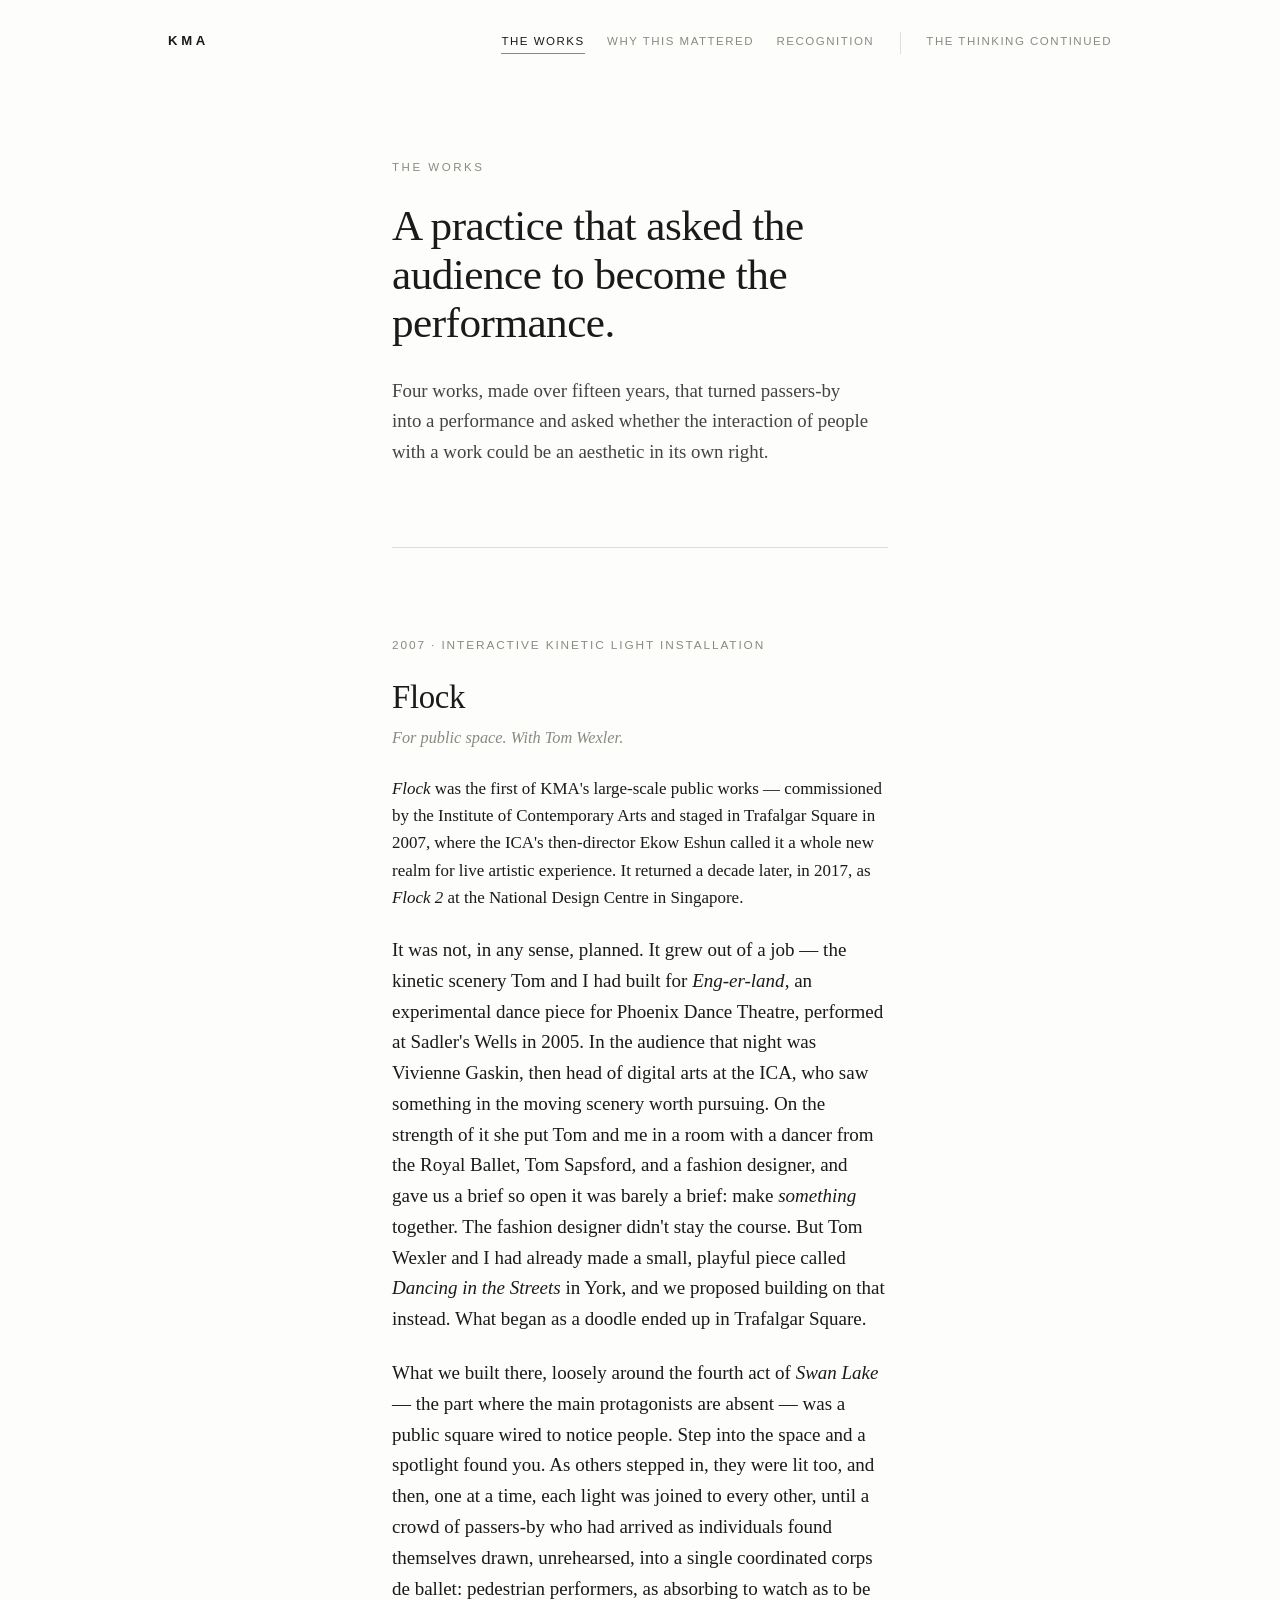
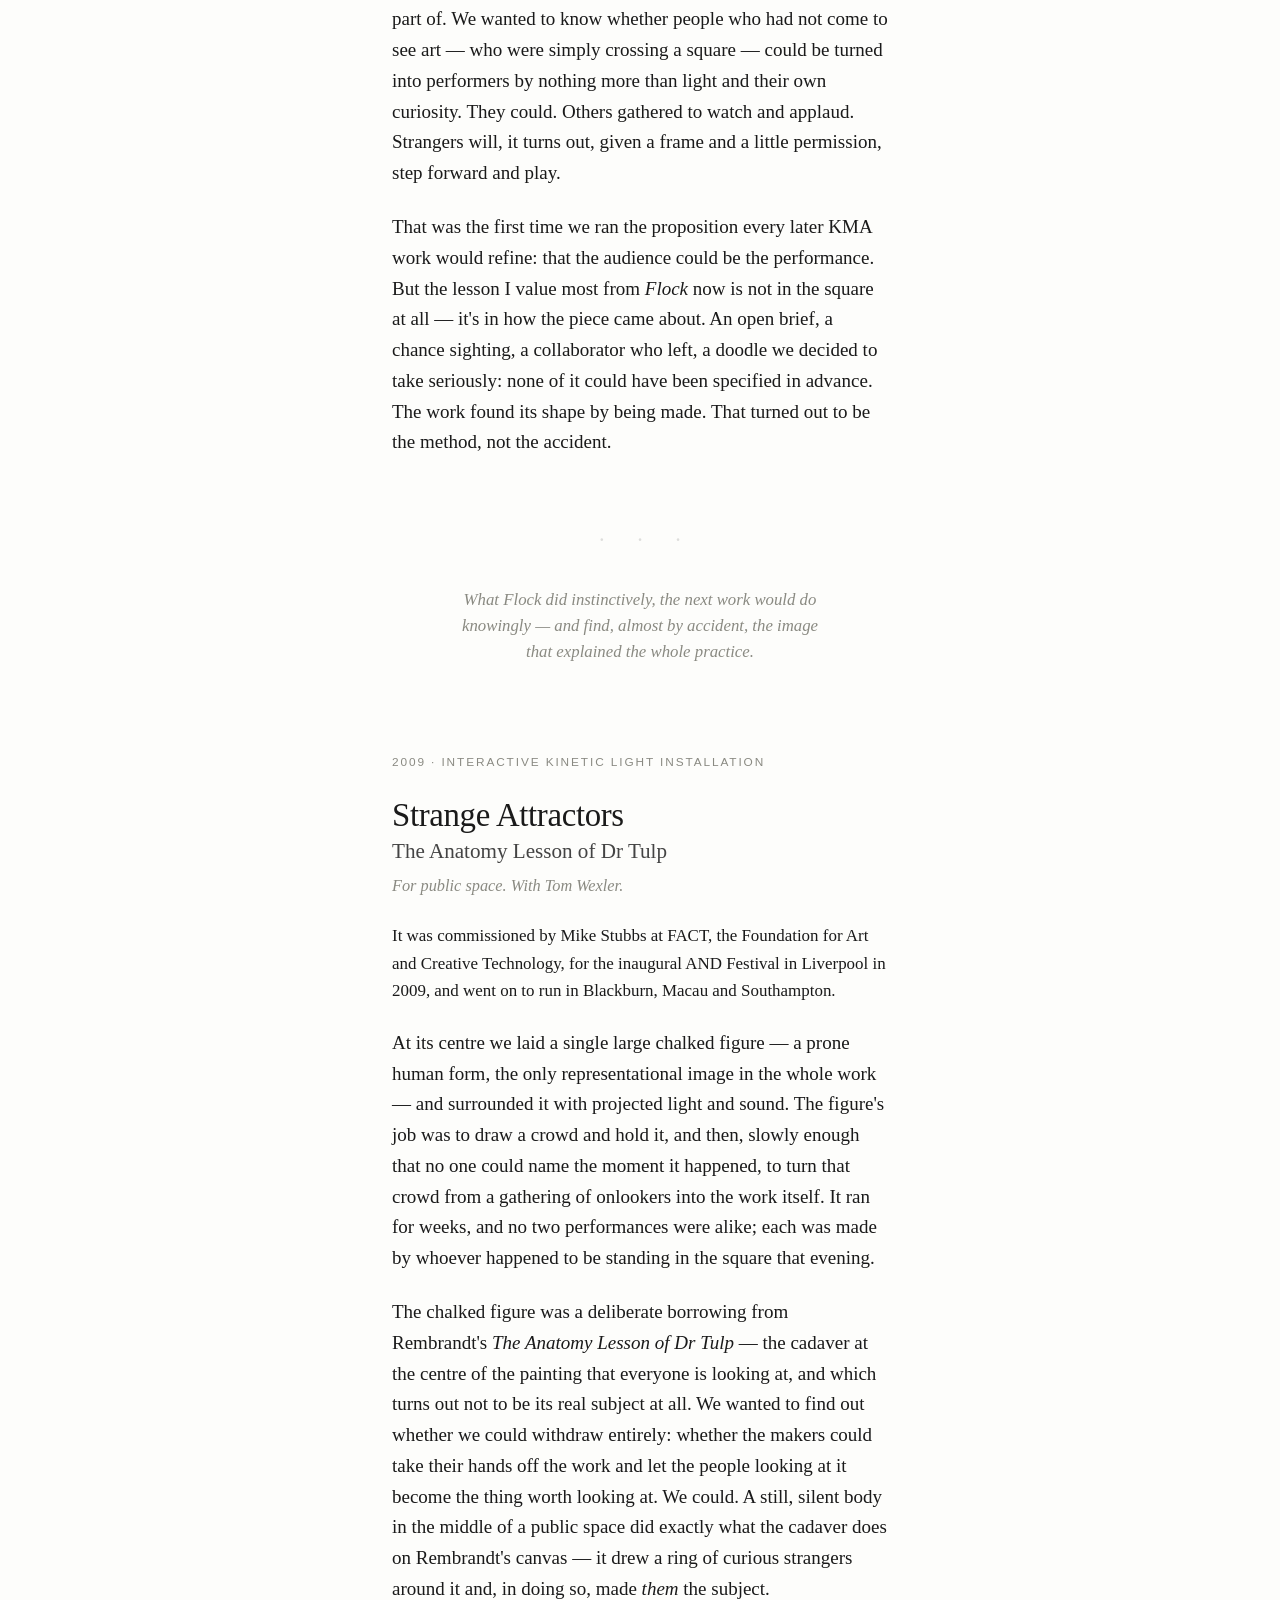
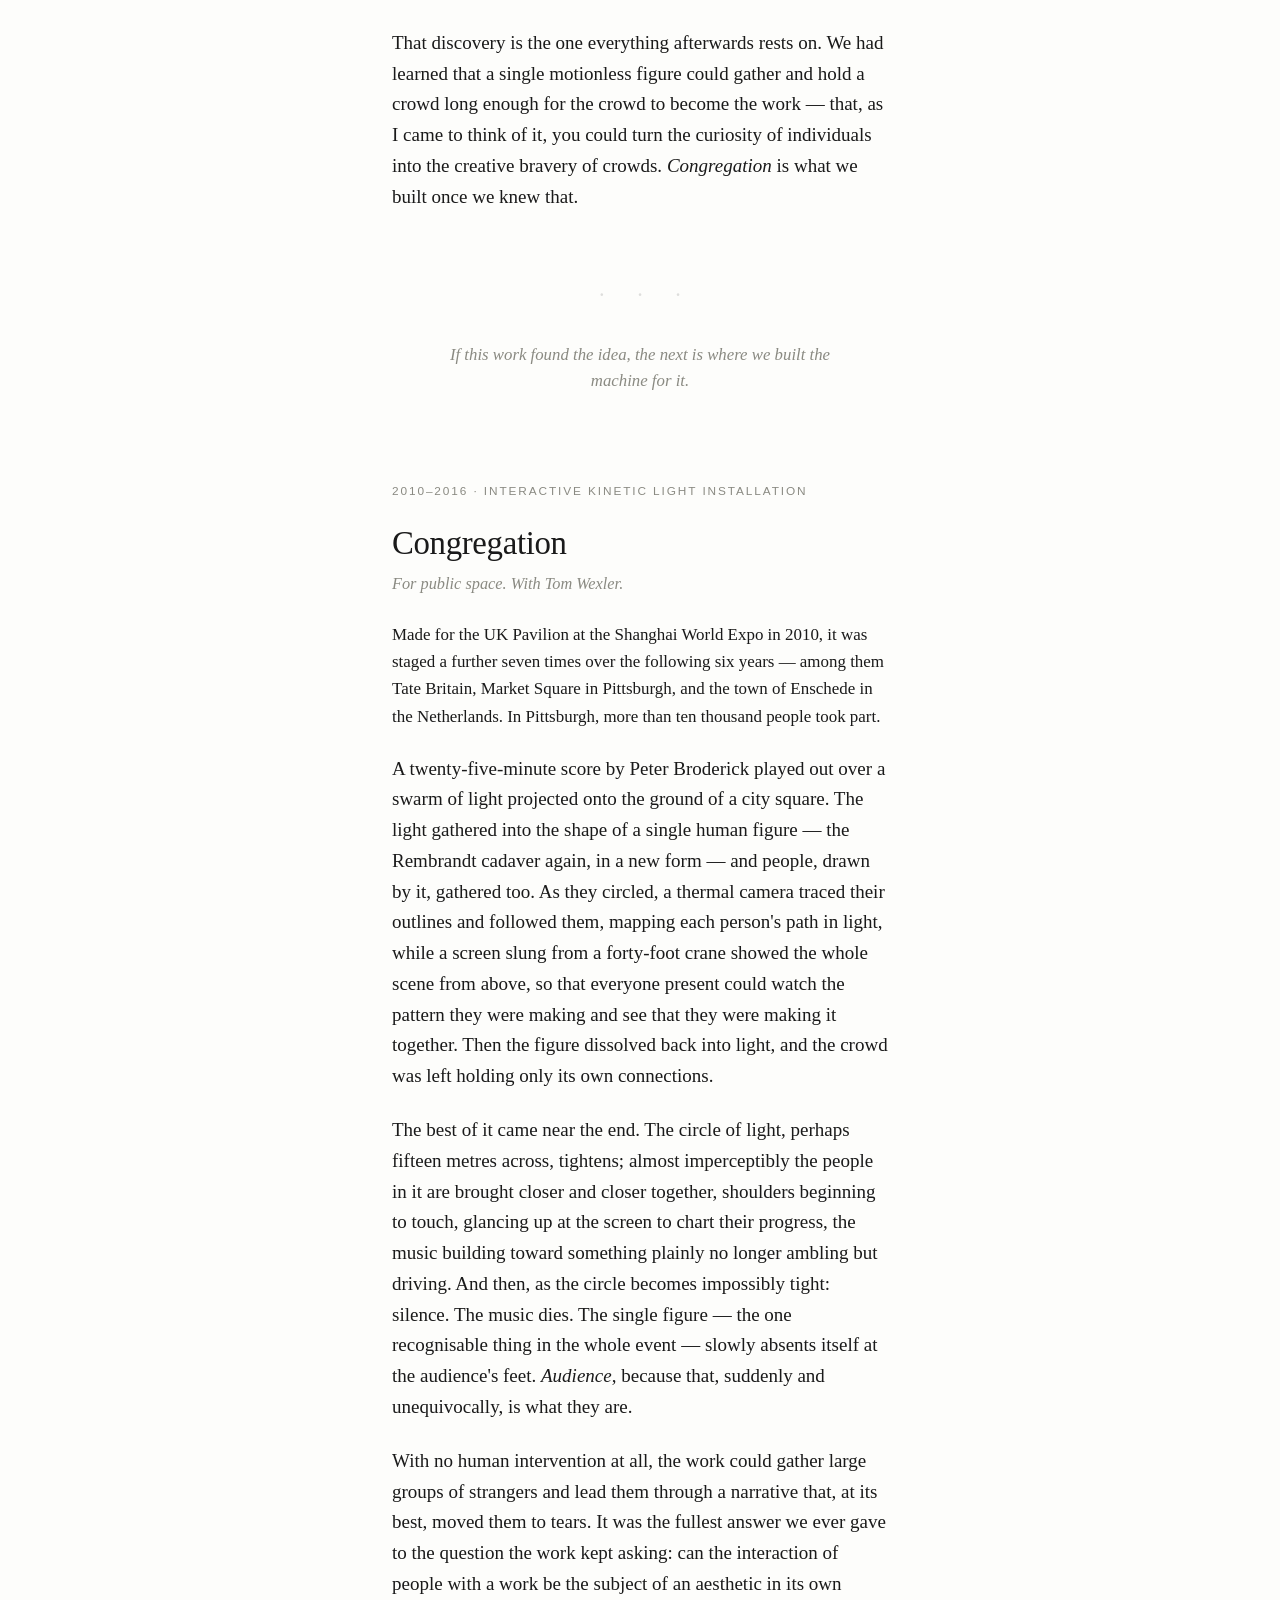
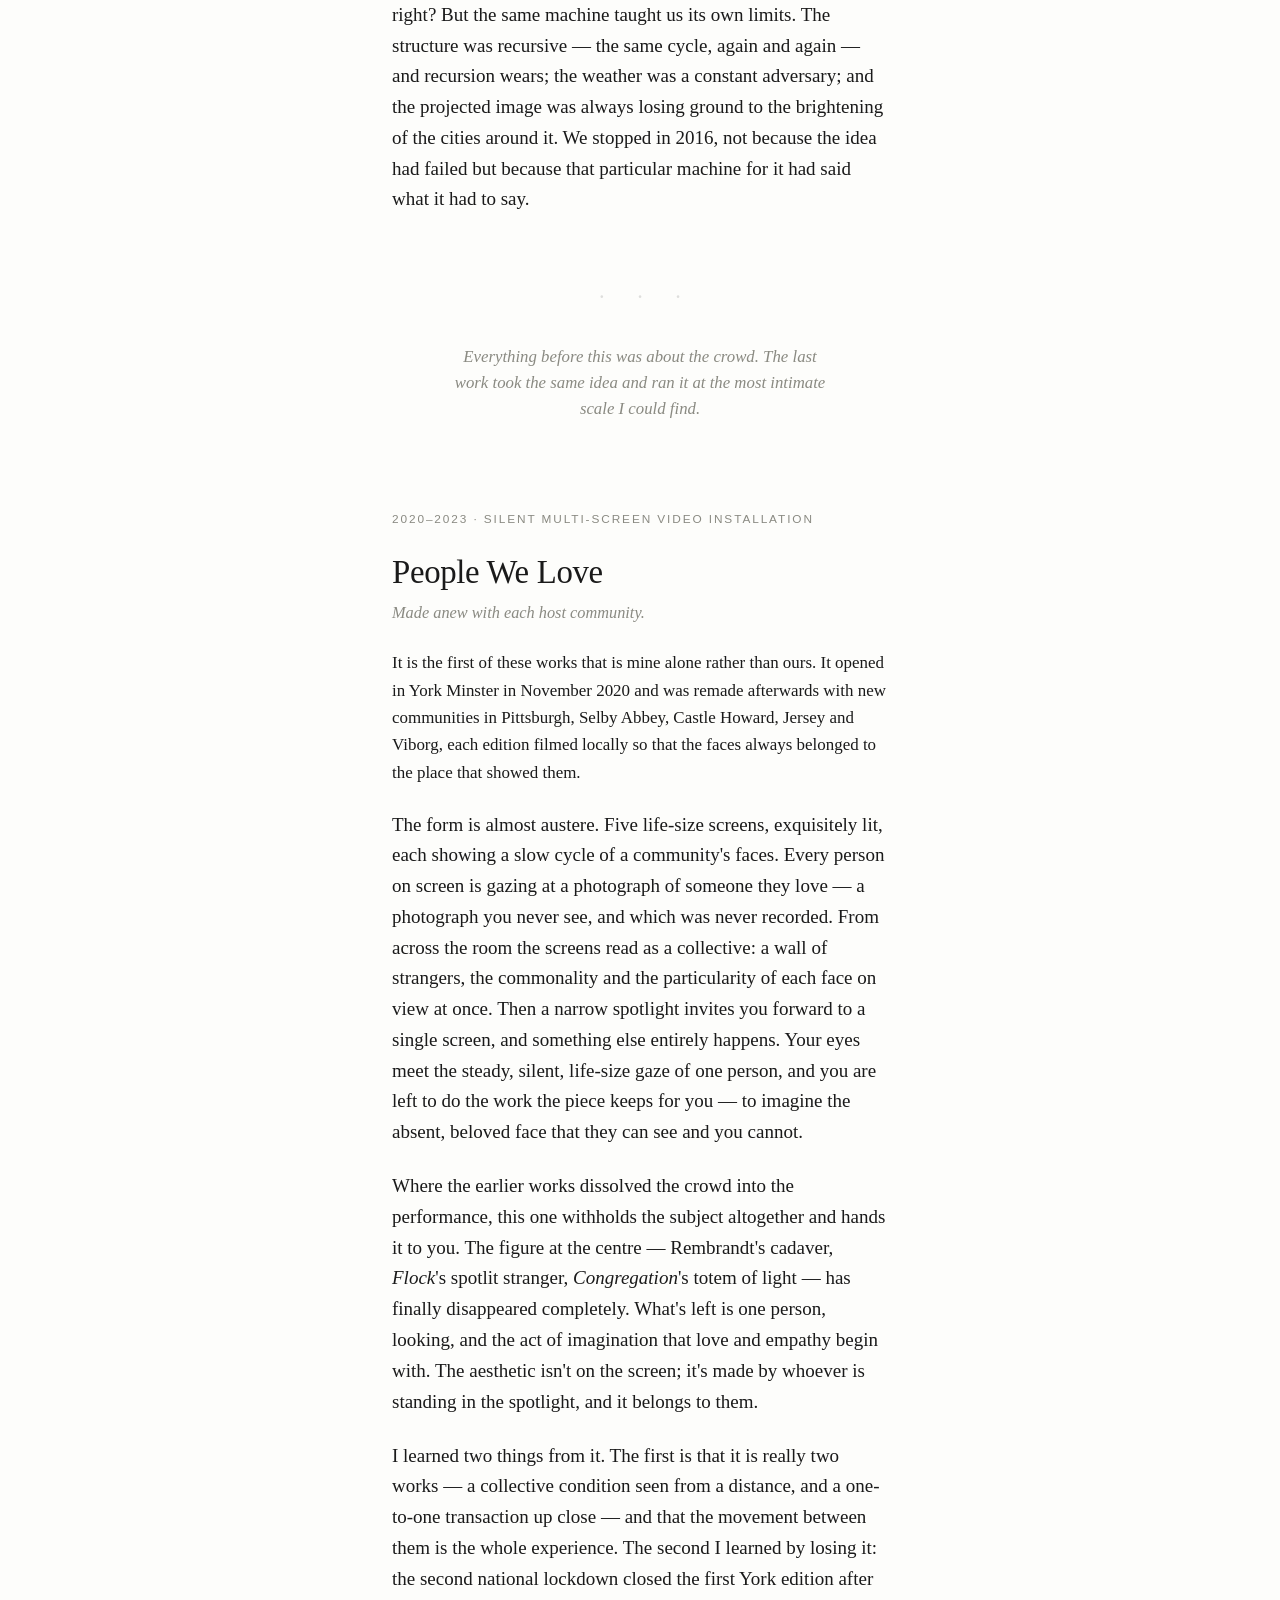
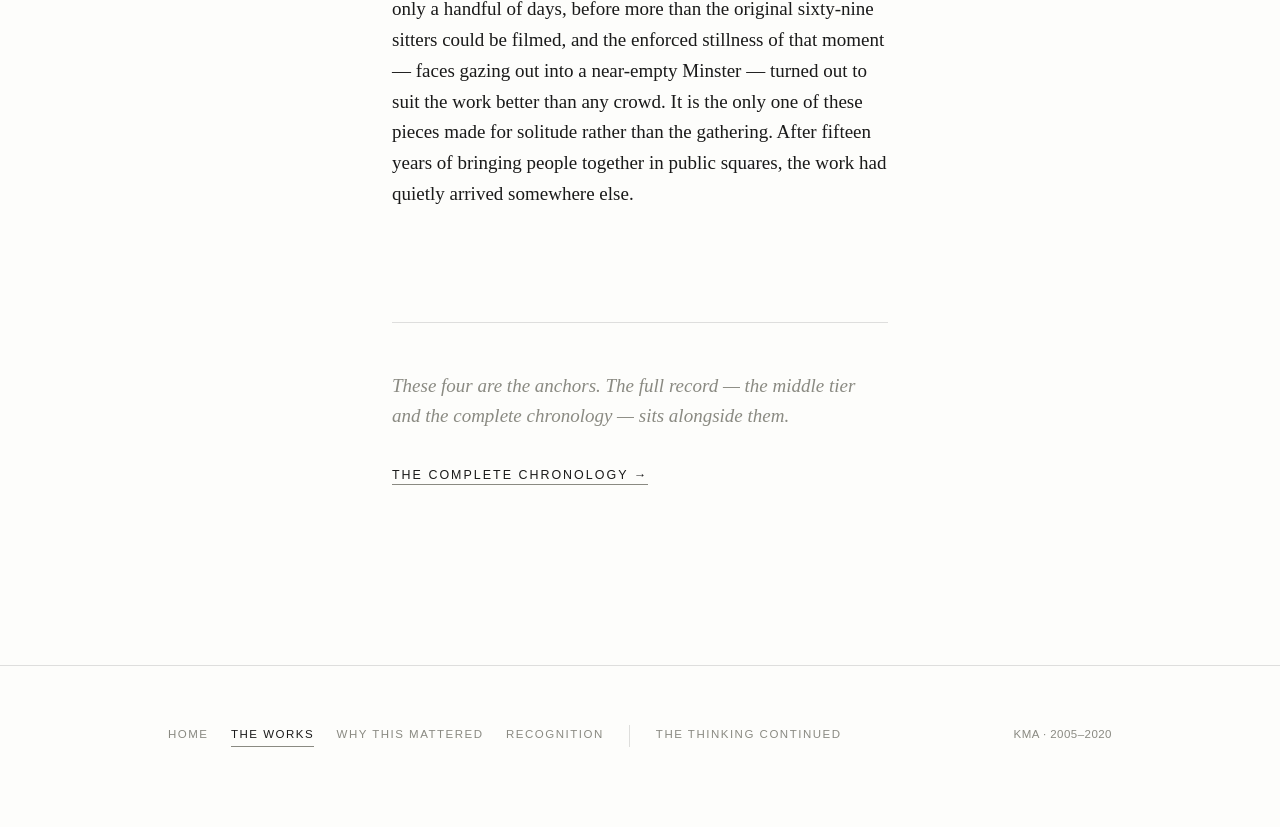
==== works.html @ 2c31d829 "Works and Home page" ====
<!DOCTYPE html>
<html lang="en">
<head>
<meta charset="utf-8">
<meta name="viewport" content="width=device-width, initial-scale=1">
<title>The Works — KMA</title>
<meta name="description" content="KMA: four works, made over fifteen years, that asked whether the audience could become the performance.">
<link rel="stylesheet" href="style.css">
</head>
<body>

<nav class="nav-wrap" aria-label="Sections">
  <div class="masthead-nav">
    <a class="wordmark" href="index.html">KMA</a>
    <div class="nav-links">
      <a href="works.html" aria-current="page">The Works</a>
      <a href="why.html">Why This Mattered</a>
      <a href="recognition.html">Recognition</a>
      <span class="nav-sep" aria-hidden="true"></span>
      <a href="thinking.html">The Thinking Continued</a>
    </div>
  </div>
</nav>

<header class="masthead">
  <div class="wrap">
    <p class="eyebrow">The Works</p>
    <h1 class="title">A practice that asked the audience to become the performance.</h1>
    <p class="standfirst">Four works, made over fifteen years, that turned passers-by into a performance and asked whether the interaction of people with a work could be an aesthetic in its own right.</p>
    <hr class="masthead-rule">
  </div>
</header>

<!-- ============ FLOCK ============ -->
<section class="work">
  <div class="wrap">
    <p class="work-meta">2007 &middot; Interactive kinetic light installation</p>
    <h2 class="work-title">Flock</h2>
    <p class="work-line">For public space. With Tom Wexler.</p>

    <p class="lede"><em>Flock</em> was the first of KMA's large-scale public works &mdash; commissioned by the Institute of Contemporary Arts and staged in Trafalgar Square in 2007, where the ICA's then-director Ekow Eshun called it a whole new realm for live artistic experience. It returned a decade later, in 2017, as <em>Flock 2</em> at the National Design Centre in Singapore.</p>

    <p>It was not, in any sense, planned. It grew out of a job &mdash; the kinetic scenery Tom and I had built for <em>Eng-er-land</em>, an experimental dance piece for Phoenix Dance Theatre, performed at Sadler's Wells in 2005. In the audience that night was Vivienne Gaskin, then head of digital arts at the ICA, who saw something in the moving scenery worth pursuing. On the strength of it she put Tom and me in a room with a dancer from the Royal Ballet, Tom Sapsford, and a fashion designer, and gave us a brief so open it was barely a brief: make <em>something</em> together. The fashion designer didn't stay the course. But Tom Wexler and I had already made a small, playful piece called <em>Dancing in the Streets</em> in York, and we proposed building on that instead. What began as a doodle ended up in Trafalgar Square.</p>

    <p>What we built there, loosely around the fourth act of <em>Swan Lake</em> &mdash; the part where the main protagonists are absent &mdash; was a public square wired to notice people. Step into the space and a spotlight found you. As others stepped in, they were lit too, and then, one at a time, each light was joined to every other, until a crowd of passers-by who had arrived as individuals found themselves drawn, unrehearsed, into a single coordinated corps de ballet: pedestrian performers, as absorbing to watch as to be part of. We wanted to know whether people who had not come to see art &mdash; who were simply crossing a square &mdash; could be turned into performers by nothing more than light and their own curiosity. They could. Others gathered to watch and applaud. Strangers will, it turns out, given a frame and a little permission, step forward and play.</p>

    <p>That was the first time we ran the proposition every later KMA work would refine: that the audience could be the performance. But the lesson I value most from <em>Flock</em> now is not in the square at all &mdash; it's in how the piece came about. An open brief, a chance sighting, a collaborator who left, a doodle we decided to take seriously: none of it could have been specified in advance. The work found its shape by being made. That turned out to be the method, not the accident.</p>
  </div>
</section>

<!-- seam -->
<div class="seam">
  <div class="wrap">
    <span class="mark">&middot; &middot; &middot;</span>
    <p>What <em>Flock</em> did instinctively, the next work would do knowingly &mdash; and find, almost by accident, the image that explained the whole practice.</p>
  </div>
</div>

<!-- ============ STRANGE ATTRACTORS ============ -->
<section class="work">
  <div class="wrap">
    <p class="work-meta">2009 &middot; Interactive kinetic light installation</p>
    <h2 class="work-title">Strange Attractors<span class="sub">The Anatomy Lesson of Dr Tulp</span></h2>
    <p class="work-line">For public space. With Tom Wexler.</p>

    <p class="lede">It was commissioned by Mike Stubbs at FACT, the Foundation for Art and Creative Technology, for the inaugural AND Festival in Liverpool in 2009, and went on to run in Blackburn, Macau and Southampton.</p>

    <p>At its centre we laid a single large chalked figure &mdash; a prone human form, the only representational image in the whole work &mdash; and surrounded it with projected light and sound. The figure's job was to draw a crowd and hold it, and then, slowly enough that no one could name the moment it happened, to turn that crowd from a gathering of onlookers into the work itself. It ran for weeks, and no two performances were alike; each was made by whoever happened to be standing in the square that evening.</p>

    <p>The chalked figure was a deliberate borrowing from Rembrandt's <em>The Anatomy Lesson of Dr Tulp</em> &mdash; the cadaver at the centre of the painting that everyone is looking at, and which turns out not to be its real subject at all. We wanted to find out whether we could withdraw entirely: whether the makers could take their hands off the work and let the people looking at it become the thing worth looking at. We could. A still, silent body in the middle of a public space did exactly what the cadaver does on Rembrandt's canvas &mdash; it drew a ring of curious strangers around it and, in doing so, made <em>them</em> the subject.</p>

    <p>That discovery is the one everything afterwards rests on. We had learned that a single motionless figure could gather and hold a crowd long enough for the crowd to become the work &mdash; that, as I came to think of it, you could turn the curiosity of individuals into the creative bravery of crowds. <em>Congregation</em> is what we built once we knew that.</p>
  </div>
</section>

<!-- seam -->
<div class="seam">
  <div class="wrap">
    <span class="mark">&middot; &middot; &middot;</span>
    <p>If this work found the idea, the next is where we built the machine for it.</p>
  </div>
</div>

<!-- ============ CONGREGATION ============ -->
<section class="work">
  <div class="wrap">
    <p class="work-meta">2010&ndash;2016 &middot; Interactive kinetic light installation</p>
    <h2 class="work-title">Congregation</h2>
    <p class="work-line">For public space. With Tom Wexler.</p>

    <p class="lede">Made for the UK Pavilion at the Shanghai World Expo in 2010, it was staged a further seven times over the following six years &mdash; among them Tate Britain, Market Square in Pittsburgh, and the town of Enschede in the Netherlands. In Pittsburgh, more than ten thousand people took part.</p>

    <p>A twenty-five-minute score by Peter Broderick played out over a swarm of light projected onto the ground of a city square. The light gathered into the shape of a single human figure &mdash; the Rembrandt cadaver again, in a new form &mdash; and people, drawn by it, gathered too. As they circled, a thermal camera traced their outlines and followed them, mapping each person's path in light, while a screen slung from a forty-foot crane showed the whole scene from above, so that everyone present could watch the pattern they were making and see that they were making it together. Then the figure dissolved back into light, and the crowd was left holding only its own connections.</p>

    <p>The best of it came near the end. The circle of light, perhaps fifteen metres across, tightens; almost imperceptibly the people in it are brought closer and closer together, shoulders beginning to touch, glancing up at the screen to chart their progress, the music building toward something plainly no longer ambling but driving. And then, as the circle becomes impossibly tight: silence. The music dies. The single figure &mdash; the one recognisable thing in the whole event &mdash; slowly absents itself at the audience's feet. <em>Audience</em>, because that, suddenly and unequivocally, is what they are.</p>

    <p>With no human intervention at all, the work could gather large groups of strangers and lead them through a narrative that, at its best, moved them to tears. It was the fullest answer we ever gave to the question the work kept asking: can the interaction of people with a work be the subject of an aesthetic in its own right? But the same machine taught us its own limits. The structure was recursive &mdash; the same cycle, again and again &mdash; and recursion wears; the weather was a constant adversary; and the projected image was always losing ground to the brightening of the cities around it. We stopped in 2016, not because the idea had failed but because that particular machine for it had said what it had to say.</p>
  </div>
</section>

<!-- seam -->
<div class="seam">
  <div class="wrap">
    <span class="mark">&middot; &middot; &middot;</span>
    <p>Everything before this was about the crowd. The last work took the same idea and ran it at the most intimate scale I could find.</p>
  </div>
</div>

<!-- ============ PEOPLE WE LOVE ============ -->
<section class="work">
  <div class="wrap">
    <p class="work-meta">2020&ndash;2023 &middot; Silent multi-screen video installation</p>
    <h2 class="work-title">People We Love</h2>
    <p class="work-line">Made anew with each host community.</p>

    <p class="lede">It is the first of these works that is mine alone rather than ours. It opened in York Minster in November 2020 and was remade afterwards with new communities in Pittsburgh, Selby Abbey, Castle Howard, Jersey and Viborg, each edition filmed locally so that the faces always belonged to the place that showed them.</p>

    <p>The form is almost austere. Five life-size screens, exquisitely lit, each showing a slow cycle of a community's faces. Every person on screen is gazing at a photograph of someone they love &mdash; a photograph you never see, and which was never recorded. From across the room the screens read as a collective: a wall of strangers, the commonality and the particularity of each face on view at once. Then a narrow spotlight invites you forward to a single screen, and something else entirely happens. Your eyes meet the steady, silent, life-size gaze of one person, and you are left to do the work the piece keeps for you &mdash; to imagine the absent, beloved face that they can see and you cannot.</p>

    <p>Where the earlier works dissolved the crowd into the performance, this one withholds the subject altogether and hands it to you. The figure at the centre &mdash; Rembrandt's cadaver, <em>Flock</em>'s spotlit stranger, <em>Congregation</em>'s totem of light &mdash; has finally disappeared completely. What's left is one person, looking, and the act of imagination that love and empathy begin with. The aesthetic isn't on the screen; it's made by whoever is standing in the spotlight, and it belongs to them.</p>

    <p>I learned two things from it. The first is that it is really two works &mdash; a collective condition seen from a distance, and a one-to-one transaction up close &mdash; and that the movement between them is the whole experience. The second I learned by losing it: the second national lockdown closed the first York edition after only a handful of days, before more than the original sixty-nine sitters could be filmed, and the enforced stillness of that moment &mdash; faces gazing out into a near-empty Minster &mdash; turned out to suit the work better than any crowd. It is the only one of these pieces made for solitude rather than the gathering. After fifteen years of bringing people together in public squares, the work had quietly arrived somewhere else.</p>
  </div>
</section>

<!-- ============ CODA ============ -->
<section class="coda">
  <div class="wrap">
    <hr class="coda-rule">
    <p>These four are the anchors. The full record &mdash; the middle tier and the complete chronology &mdash; sits alongside them.</p>
    <a href="#">The complete chronology &rarr;</a>
  </div>
</section>

<footer class="site-footer">
  <div class="nav-wrap">
    <nav class="footer-nav" aria-label="Sections">
      <div class="nav-links">
        <a href="index.html">Home</a>
        <a href="works.html" aria-current="page">The Works</a>
        <a href="why.html">Why This Mattered</a>
        <a href="recognition.html">Recognition</a>
        <span class="nav-sep" aria-hidden="true"></span>
        <a href="thinking.html">The Thinking Continued</a>
      </div>
      <p class="colophon">KMA &middot; 2005&ndash;2020</p>
    </nav>
  </div>
</footer>

</body>
</html>
---- style.css ----
/* ============================================================
   KMA — The Works
   Single continuous longform scroll. Typographic, restraint-led.
   ============================================================ */

:root{
  --ink:#1a1a1a;
  --ink-soft:#444;
  --ink-faint:#8a8a82;
  --rule:rgba(0,0,0,0.12);
  --bg:#fdfdfb;
  --measure:34rem;
}

*{box-sizing:border-box;}
html{-webkit-font-smoothing:antialiased;text-rendering:optimizeLegibility;}
body{
  margin:0;
  background:var(--bg);
  color:var(--ink);
  font-family:"Iowan Old Style","Palatino Linotype",Palatino,Georgia,"Times New Roman",serif;
  font-size:19px;
  line-height:1.62;
  font-weight:400;
}

/* shared horizontal rhythm */
.wrap{max-width:var(--measure);margin:0 auto;padding:0 1.5rem;}

/* masthead */
header.masthead{padding:6.5rem 0 0;}
.eyebrow{
  font-family:-apple-system,BlinkMacSystemFont,"Segoe UI",Helvetica,Arial,sans-serif;
  font-size:0.72rem;letter-spacing:0.22em;text-transform:uppercase;
  color:var(--ink-faint);font-weight:500;margin:0 0 1.6rem;
}
h1.title{
  font-weight:400;font-size:2.7rem;line-height:1.12;
  letter-spacing:-0.012em;margin:0 0 1.8rem;
}
.standfirst{
  font-size:1.18rem;line-height:1.6;color:var(--ink-soft);
  margin:0 0 1rem;max-width:30rem;
}
.masthead-rule{border:0;border-top:1px solid var(--rule);margin:5rem 0 0;}

/* a single work "movement" */
.work{padding:5.5rem 0 0;}
.work-meta{
  font-family:-apple-system,BlinkMacSystemFont,"Segoe UI",Helvetica,Arial,sans-serif;
  font-size:0.74rem;letter-spacing:0.16em;text-transform:uppercase;
  color:var(--ink-faint);font-weight:500;margin:0 0 1.1rem;
}
h2.work-title{
  font-weight:400;font-size:2.05rem;line-height:1.16;
  letter-spacing:-0.01em;margin:0 0 0.55rem;
}
h2.work-title .sub{
  display:block;font-size:1.32rem;color:var(--ink-soft);
  margin-top:0.35rem;letter-spacing:0;
}
.work-line{
  font-style:italic;color:var(--ink-faint);
  font-size:1.02rem;margin:0 0 2.1rem;
}
.work p{margin:0 0 1.45rem;}
.work p:last-child{margin-bottom:0;}
.work .lede{font-size:1.06rem;}

/* the written seam between movements */
.seam{padding:4rem 0 0;text-align:center;}
.seam p{
  font-style:italic;color:var(--ink-faint);
  font-size:1.05rem;line-height:1.55;max-width:24rem;margin:0 auto;
}
.seam .mark{
  display:block;color:var(--rule);font-size:1.4rem;
  letter-spacing:0.6em;margin:0 0 1.8rem;padding-left:0.6em;
}

/* coda / chronology link */
.coda{padding:7rem 0 9rem;}
.coda-rule{border:0;border-top:1px solid var(--rule);margin:0 0 3rem;}
.coda a{
  font-family:-apple-system,BlinkMacSystemFont,"Segoe UI",Helvetica,Arial,sans-serif;
  font-size:0.78rem;letter-spacing:0.16em;text-transform:uppercase;
  color:var(--ink);text-decoration:none;font-weight:500;
  border-bottom:1px solid var(--ink-faint);padding-bottom:2px;
}
.coda a:hover{border-color:var(--ink);}
.coda p{color:var(--ink-faint);font-style:italic;margin:0 0 1.6rem;}

@media (max-width:600px){
  body{font-size:18px;}
  h1.title{font-size:2.1rem;}
  h2.work-title{font-size:1.7rem;}
  .work{padding-top:4.5rem;}
}

/* ============================================================
   HOME PAGE + SHARED NAVIGATION
   ============================================================ */
/* ---- shared masthead + footer navigation (non-sticky) ---- */
  .nav-wrap{max-width:62rem;margin:0 auto;padding:0 1.5rem;}
  .masthead-nav{
    display:flex;align-items:baseline;justify-content:space-between;
    gap:1.5rem;flex-wrap:wrap;
    padding:1.9rem 0 0;
  }
  .wordmark{
    font-family:-apple-system,BlinkMacSystemFont,"Segoe UI",Helvetica,Arial,sans-serif;
    font-size:0.82rem;letter-spacing:0.28em;text-transform:uppercase;
    font-weight:600;color:var(--ink);text-decoration:none;
  }
  .nav-links{
    display:flex;align-items:baseline;gap:1.4rem;flex-wrap:wrap;
    font-family:-apple-system,BlinkMacSystemFont,"Segoe UI",Helvetica,Arial,sans-serif;
    font-size:0.72rem;letter-spacing:0.13em;text-transform:uppercase;font-weight:500;
  }
  .nav-links a{color:var(--ink-faint);text-decoration:none;padding-bottom:2px;}
  .nav-links a:hover{color:var(--ink);}
  .nav-links a[aria-current]{color:var(--ink);border-bottom:1px solid var(--ink-faint);}
  .nav-sep{
    width:1px;align-self:stretch;background:var(--rule);
    margin:0 0.2rem;
  }

  .site-footer{
    border-top:1px solid var(--rule);
    margin-top:2rem;
    padding:3rem 0 4.5rem;
  }
  .footer-nav{
    display:flex;align-items:baseline;justify-content:space-between;
    gap:1.5rem;flex-wrap:wrap;
  }
  .footer-nav .colophon{
    font-family:-apple-system,BlinkMacSystemFont,"Segoe UI",Helvetica,Arial,sans-serif;
    font-size:0.72rem;letter-spacing:0.04em;color:var(--ink-faint);font-weight:400;
  }

  @media (max-width:600px){
    .masthead-nav{padding-top:1.3rem;}
    .nav-links{gap:1rem;font-size:0.66rem;}
    .nav-sep{display:none;}
  }

  /* Home pages use a slightly wider column than the Works reading measure */
  .frontispiece .wrap,
  .below .wrap{max-width:40rem;}

  .frontispiece{
    padding:9vh 0 7rem;
  }
  .standard{
    font-family:-apple-system,BlinkMacSystemFont,"Segoe UI",Helvetica,Arial,sans-serif;
    font-size:0.72rem;letter-spacing:0.28em;text-transform:uppercase;
    color:var(--ink-faint);font-weight:500;margin:0 0 2.6rem;
  }
  .opening{max-width:34rem;}
  .opening .first,
  .opening .turn{
    font-size:1.5rem;line-height:1.46;letter-spacing:-0.006em;margin:0;
  }
  .opening .first{margin-bottom:1.7rem;}
  .opening em{font-style:italic;}

  .orient{margin-top:4.5rem;}
  .orient p{
    font-size:1.04rem;color:var(--ink-soft);
    max-width:30rem;margin:0 0 1.6rem;
  }
  .enter{
    font-family:-apple-system,BlinkMacSystemFont,"Segoe UI",Helvetica,Arial,sans-serif;
    font-size:0.78rem;letter-spacing:0.16em;text-transform:uppercase;
    color:var(--ink);text-decoration:none;font-weight:500;
    border-bottom:1px solid var(--ink-faint);padding-bottom:3px;
  }
  .enter:hover{border-color:var(--ink);}

  figure.plate{
    margin:5rem auto;
    max-width:62rem;
    padding:0 1.5rem;
  }
  figure.plate img{
    display:block;width:100%;height:auto;background:#000;
  }
  figure.plate figcaption{
    font-family:-apple-system,BlinkMacSystemFont,"Segoe UI",Helvetica,Arial,sans-serif;
    font-size:0.74rem;letter-spacing:0.04em;color:var(--ink-faint);font-weight:400;
    margin:0;padding:1rem 0 0;
  }
  figure.plate figcaption em{font-style:italic;}

  .below{padding:2rem 0 8rem;}
  .below .lead{
    font-size:1.34rem;line-height:1.5;color:var(--ink);
    margin:0 0 2.4rem;max-width:32rem;letter-spacing:-0.005em;
  }
  .below p{margin:0 0 1.5rem;max-width:34rem;}
  .below p:last-of-type{margin-bottom:0;}
  .below em{font-style:italic;}

  .contents{
    margin-top:4.5rem;padding-top:2.8rem;
    border-top:1px solid var(--rule);
  }
  .contents-label{
    font-family:-apple-system,BlinkMacSystemFont,"Segoe UI",Helvetica,Arial,sans-serif;
    font-size:0.7rem;letter-spacing:0.2em;text-transform:uppercase;
    color:var(--ink-faint);font-weight:500;margin:0 0 1.6rem;
  }
  .contents ol{list-style:none;margin:0;padding:0;}
  .contents li{padding:0.65rem 0;border-bottom:1px solid var(--rule);}
  .contents li:last-child{border-bottom:0;}
  .contents a{color:inherit;text-decoration:none;display:flex;width:100%;align-items:baseline;gap:1rem;}
  .contents .work-name{font-size:1.22rem;color:var(--ink);}
  .contents .work-name em{font-style:italic;}
  .contents .work-year{
    font-family:-apple-system,BlinkMacSystemFont,"Segoe UI",Helvetica,Arial,sans-serif;
    font-size:0.8rem;color:var(--ink-faint);letter-spacing:0.04em;
    margin-left:auto;white-space:nowrap;
  }
  .contents a:hover .work-name{color:#000;}

  @media (max-width:600px){
    body{font-size:18px;}
    .opening .first,.opening .turn{font-size:1.22rem;line-height:1.48;}
    .below .lead{font-size:1.18rem;}
    .contents .work-name{font-size:1.1rem;}
  }
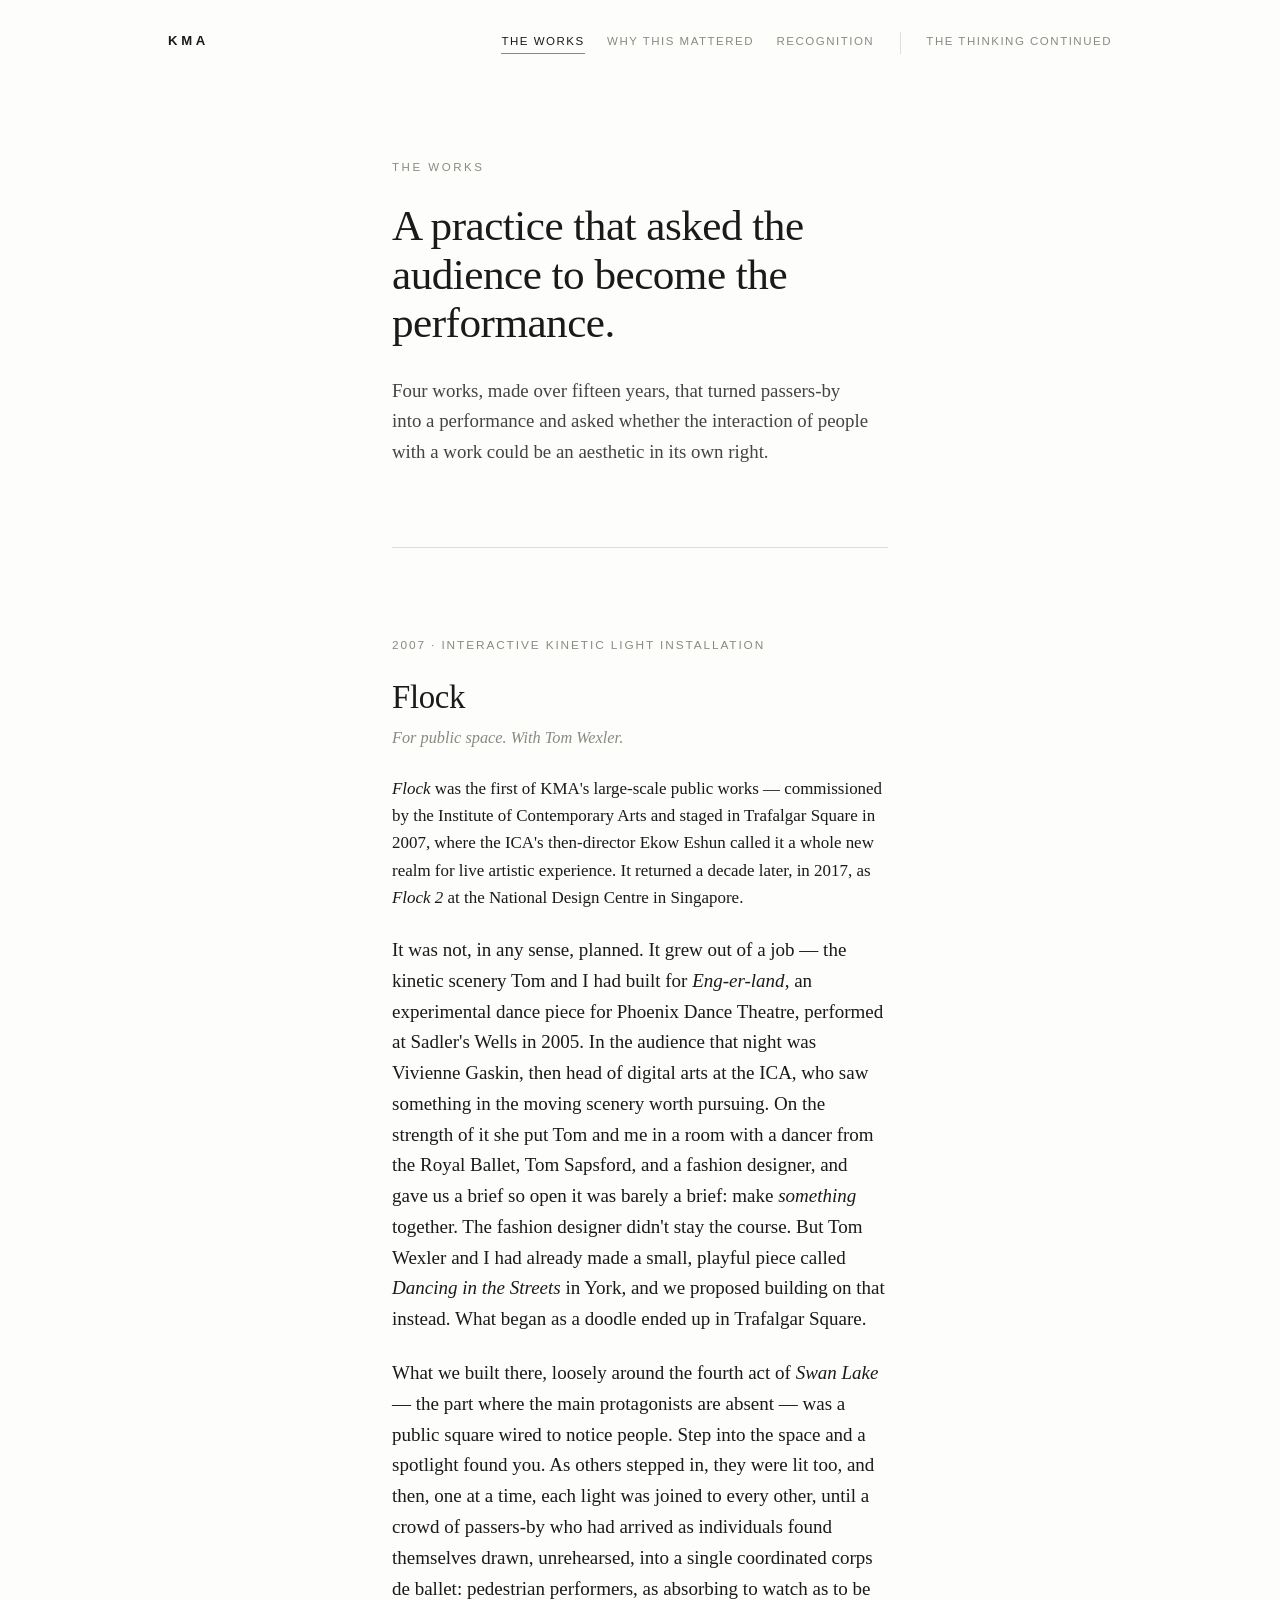
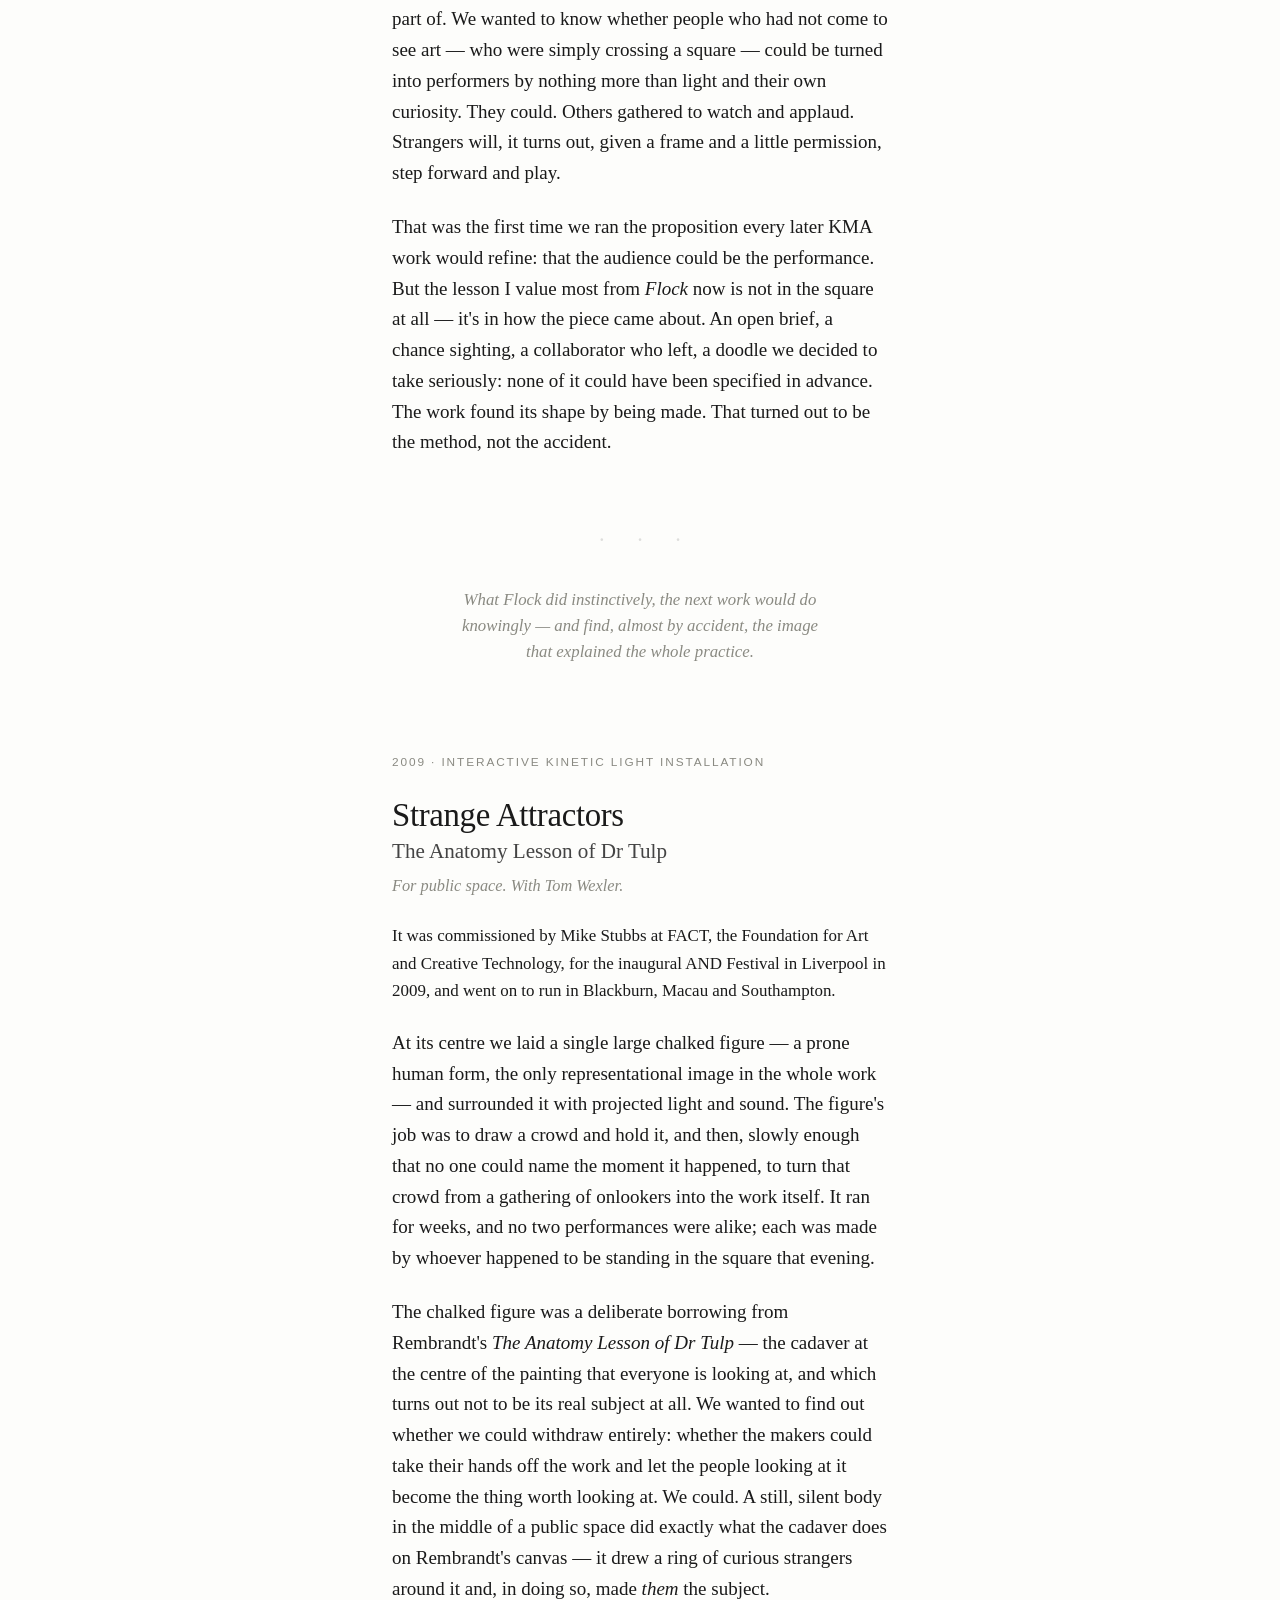
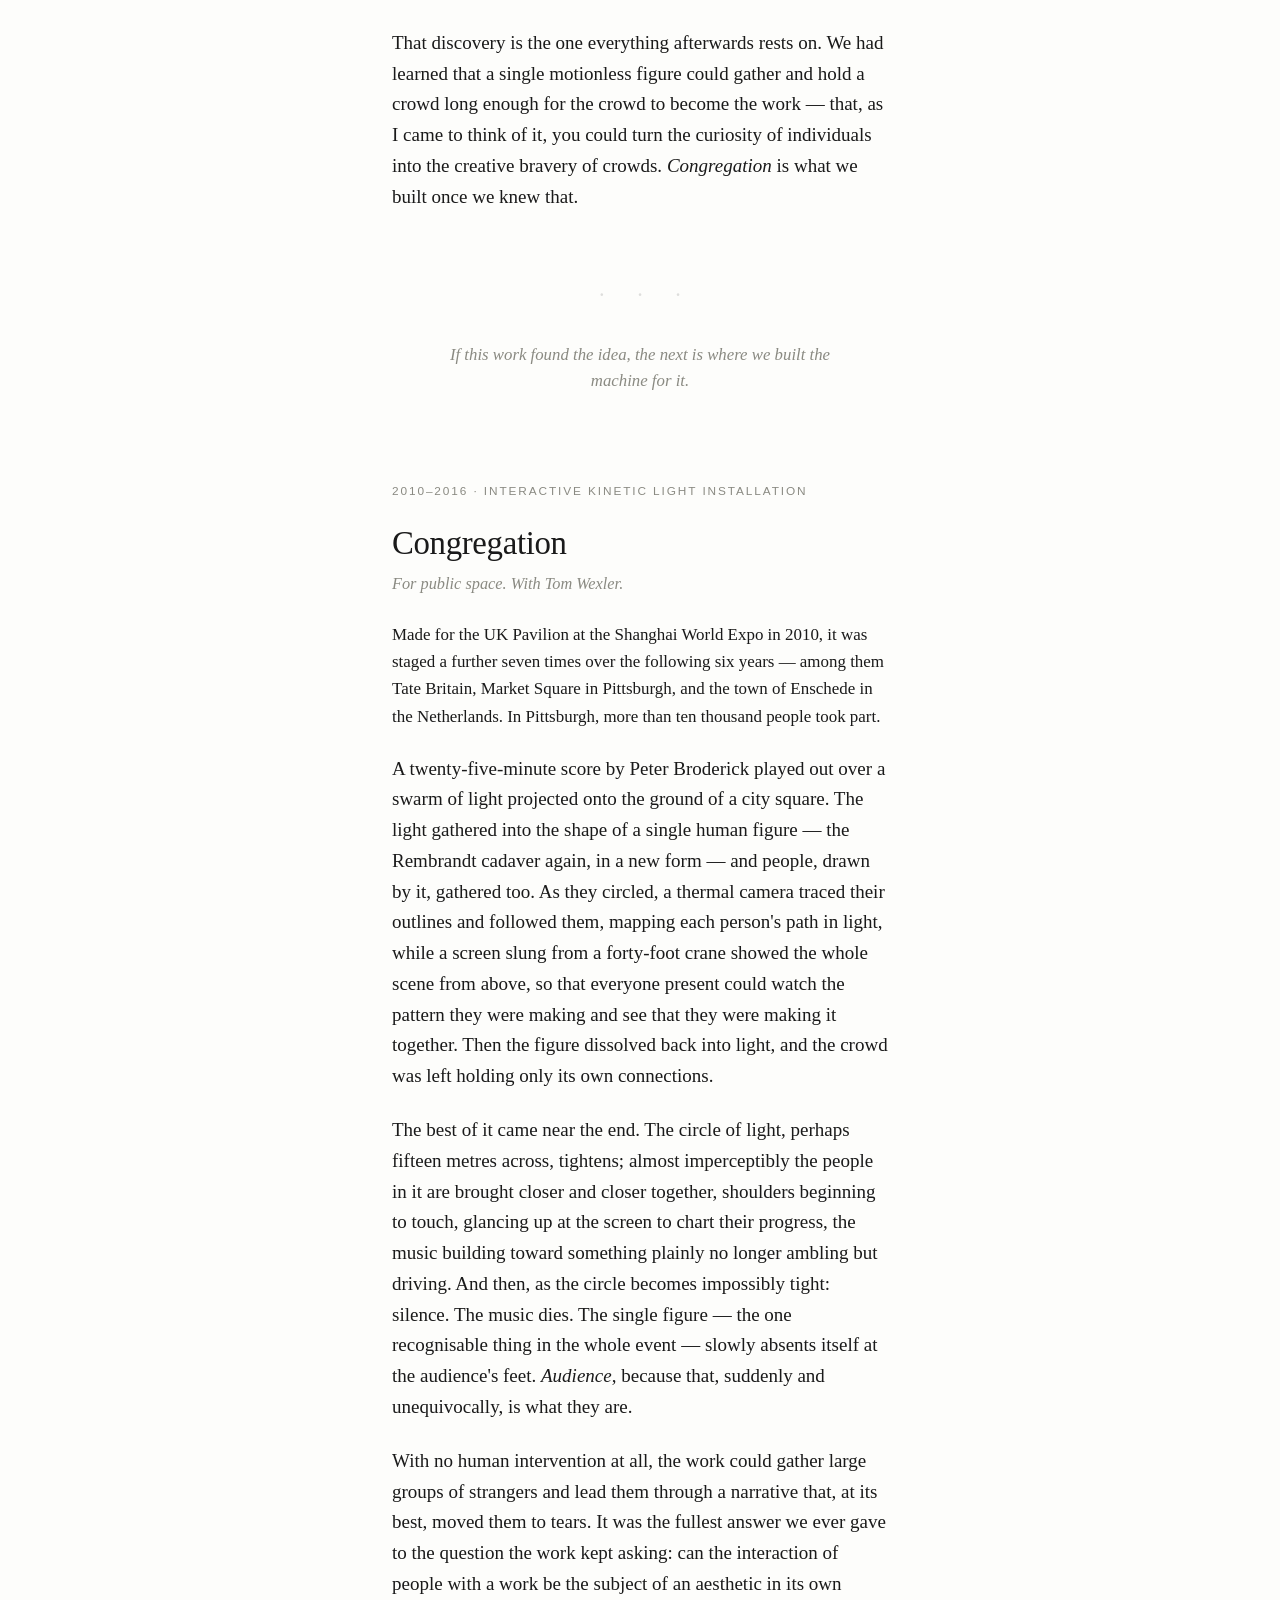
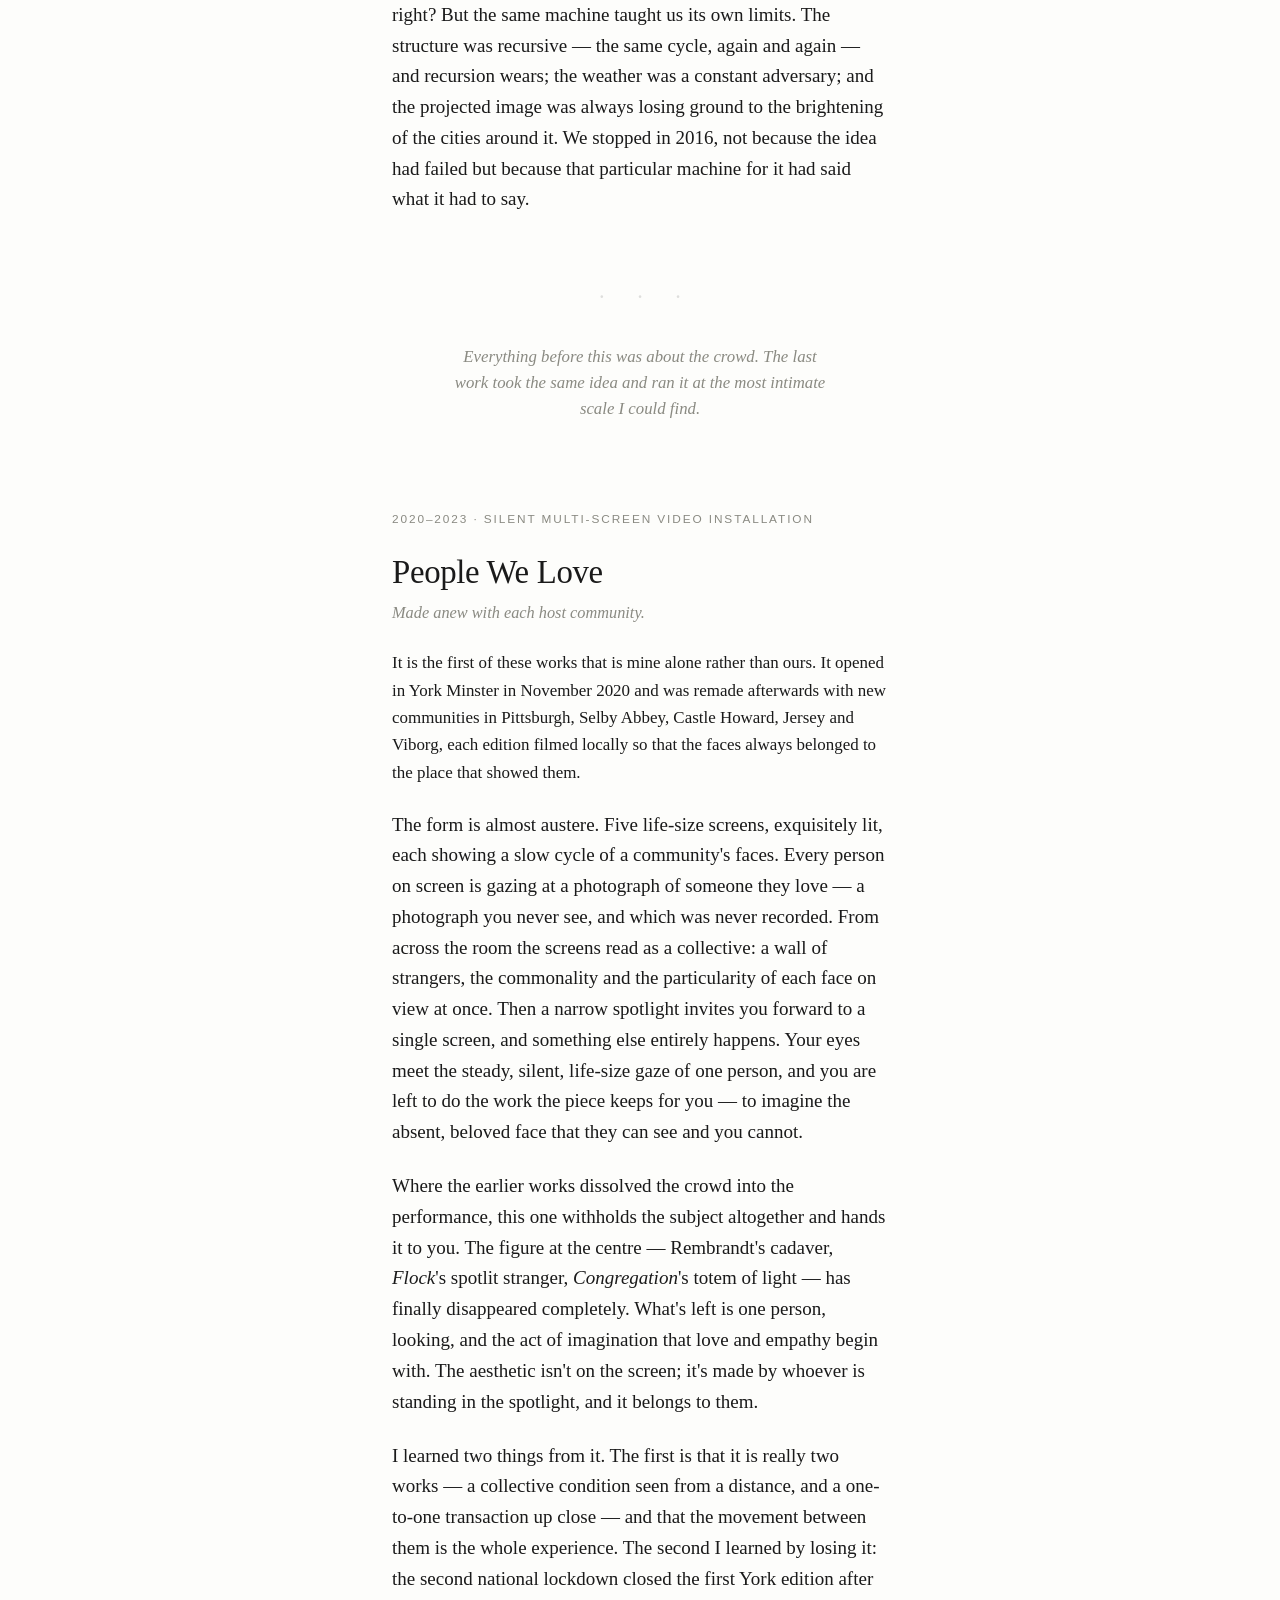
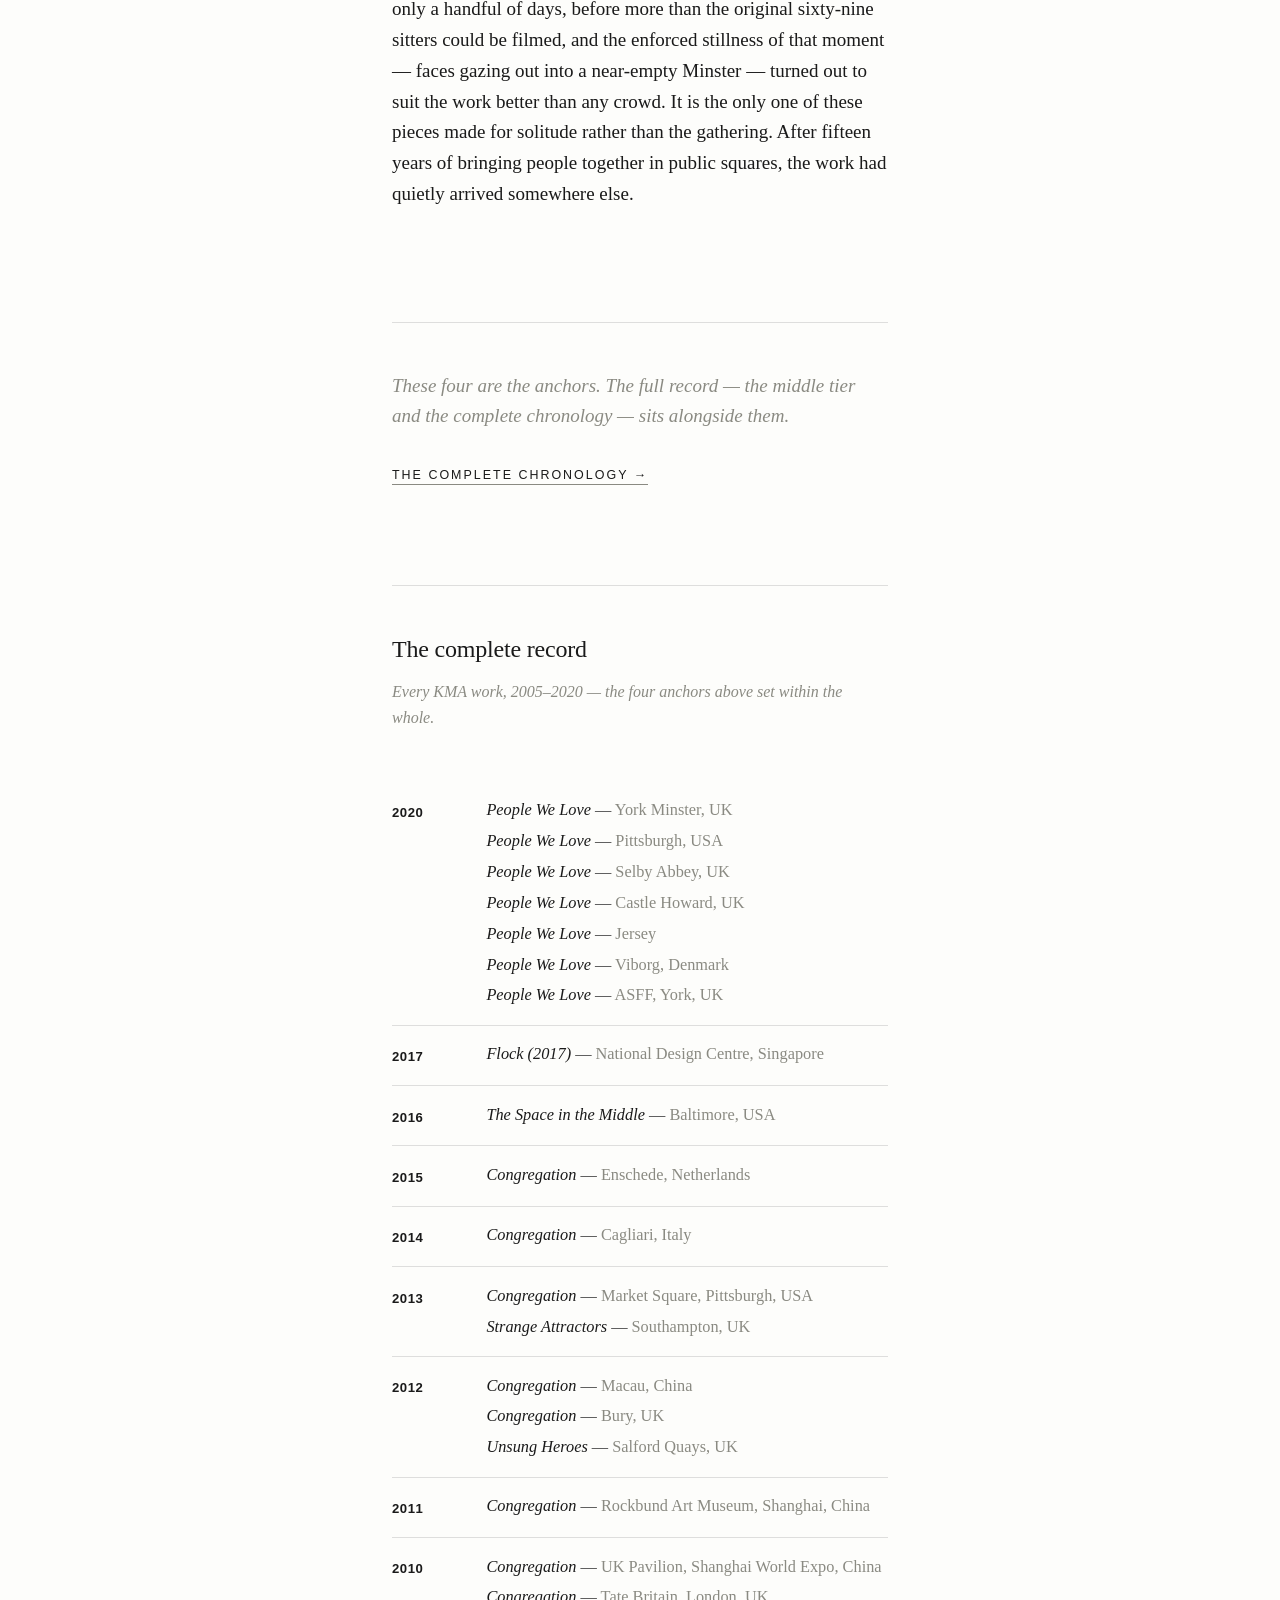
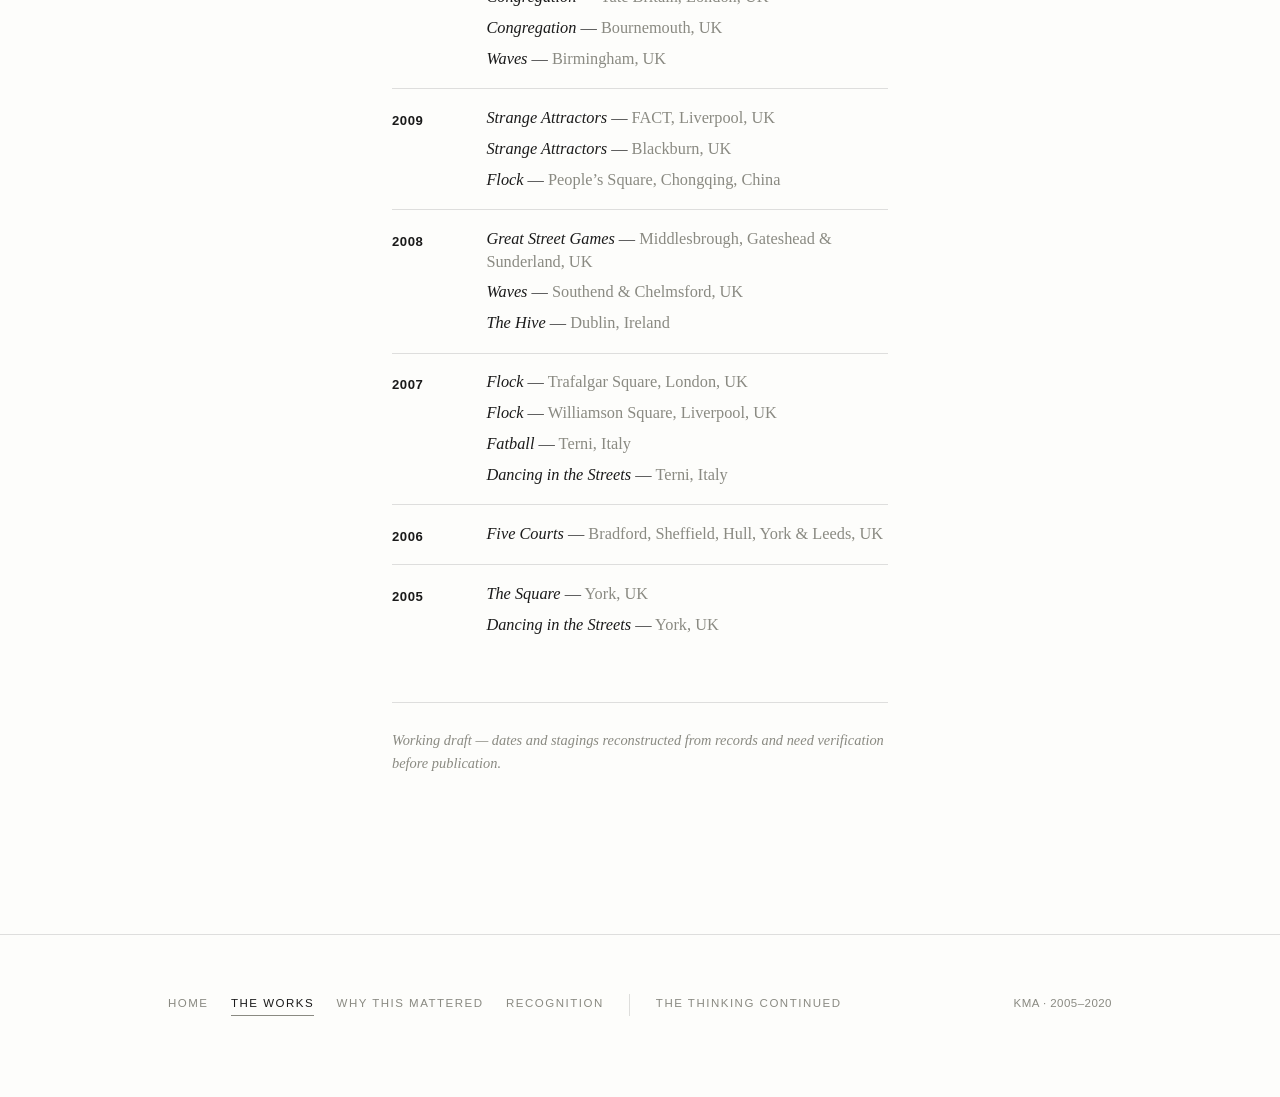
==== commit a0ec2245: "Added a List of Works" ====
--- a/works.html
+++ b/works.html
@@ -32,7 +32,7 @@
 </header>
 
 <!-- ============ FLOCK ============ -->
-<section class="work">
+<section class="work" id="flock">
   <div class="wrap">
     <p class="work-meta">2007 &middot; Interactive kinetic light installation</p>
     <h2 class="work-title">Flock</h2>
@@ -57,7 +57,7 @@
 </div>
 
 <!-- ============ STRANGE ATTRACTORS ============ -->
-<section class="work">
+<section class="work" id="strange-attractors">
   <div class="wrap">
     <p class="work-meta">2009 &middot; Interactive kinetic light installation</p>
     <h2 class="work-title">Strange Attractors<span class="sub">The Anatomy Lesson of Dr Tulp</span></h2>
@@ -82,7 +82,7 @@
 </div>
 
 <!-- ============ CONGREGATION ============ -->
-<section class="work">
+<section class="work" id="congregation">
   <div class="wrap">
     <p class="work-meta">2010&ndash;2016 &middot; Interactive kinetic light installation</p>
     <h2 class="work-title">Congregation</h2>
@@ -107,7 +107,7 @@
 </div>
 
 <!-- ============ PEOPLE WE LOVE ============ -->
-<section class="work">
+<section class="work" id="people-we-love">
   <div class="wrap">
     <p class="work-meta">2020&ndash;2023 &middot; Silent multi-screen video installation</p>
     <h2 class="work-title">People We Love</h2>
@@ -128,7 +128,137 @@
   <div class="wrap">
     <hr class="coda-rule">
     <p>These four are the anchors. The full record &mdash; the middle tier and the complete chronology &mdash; sits alongside them.</p>
-    <a href="#">The complete chronology &rarr;</a>
+    <a href="#chronology">The complete chronology &rarr;</a>
+  </div>
+</section>
+
+<!-- ============ COMPLETE CHRONOLOGY ============ -->
+<section class="chronology" id="chronology">
+  <div class="wrap">
+    <div class="chronology-head">
+      <h2>The complete record</h2>
+      <p>Every KMA work, 2005&ndash;2020 &mdash; the four anchors above set within the whole.</p>
+    </div>
+
+    <div class="year-block">
+      <div class="yr">2020</div>
+      <ul>
+        <li><span class="w">People We Love</span> &mdash; <span class="place">York Minster, UK</span></li>
+        <li><span class="w">People We Love</span> &mdash; <span class="place">Pittsburgh, USA</span></li>
+        <li><span class="w">People We Love</span> &mdash; <span class="place">Selby Abbey, UK</span></li>
+        <li><span class="w">People We Love</span> &mdash; <span class="place">Castle Howard, UK</span></li>
+        <li><span class="w">People We Love</span> &mdash; <span class="place">Jersey</span></li>
+        <li><span class="w">People We Love</span> &mdash; <span class="place">Viborg, Denmark</span></li>
+        <li><span class="w">People We Love</span> &mdash; <span class="place">ASFF, York, UK</span></li>
+      </ul>
+    </div>
+
+    <div class="year-block">
+      <div class="yr">2017</div>
+      <ul>
+        <li><span class="w">Flock (2017)</span> &mdash; <span class="place">National Design Centre, Singapore</span></li>
+      </ul>
+    </div>
+
+    <div class="year-block">
+      <div class="yr">2016</div>
+      <ul>
+        <li><span class="w">The Space in the Middle</span> &mdash; <span class="place">Baltimore, USA</span></li>
+      </ul>
+    </div>
+
+    <div class="year-block">
+      <div class="yr">2015</div>
+      <ul>
+        <li><span class="w">Congregation</span> &mdash; <span class="place">Enschede, Netherlands</span></li>
+      </ul>
+    </div>
+
+    <div class="year-block">
+      <div class="yr">2014</div>
+      <ul>
+        <li><span class="w">Congregation</span> &mdash; <span class="place">Cagliari, Italy</span></li>
+      </ul>
+    </div>
+
+    <div class="year-block">
+      <div class="yr">2013</div>
+      <ul>
+        <li><span class="w">Congregation</span> &mdash; <span class="place">Market Square, Pittsburgh, USA</span></li>
+        <li><span class="w">Strange Attractors</span> &mdash; <span class="place">Southampton, UK</span></li>
+      </ul>
+    </div>
+
+    <div class="year-block">
+      <div class="yr">2012</div>
+      <ul>
+        <li><span class="w">Congregation</span> &mdash; <span class="place">Macau, China</span></li>
+        <li><span class="w">Congregation</span> &mdash; <span class="place">Bury, UK</span></li>
+        <li><span class="w">Unsung Heroes</span> &mdash; <span class="place">Salford Quays, UK</span></li>
+      </ul>
+    </div>
+
+    <div class="year-block">
+      <div class="yr">2011</div>
+      <ul>
+        <li><span class="w">Congregation</span> &mdash; <span class="place">Rockbund Art Museum, Shanghai, China</span></li>
+      </ul>
+    </div>
+
+    <div class="year-block">
+      <div class="yr">2010</div>
+      <ul>
+        <li><span class="w">Congregation</span> &mdash; <span class="place">UK Pavilion, Shanghai World Expo, China</span></li>
+        <li><span class="w">Congregation</span> &mdash; <span class="place">Tate Britain, London, UK</span></li>
+        <li><span class="w">Congregation</span> &mdash; <span class="place">Bournemouth, UK</span></li>
+        <li><span class="w">Waves</span> &mdash; <span class="place">Birmingham, UK</span></li>
+      </ul>
+    </div>
+
+    <div class="year-block">
+      <div class="yr">2009</div>
+      <ul>
+        <li><span class="w">Strange Attractors</span> &mdash; <span class="place">FACT, Liverpool, UK</span></li>
+        <li><span class="w">Strange Attractors</span> &mdash; <span class="place">Blackburn, UK</span></li>
+        <li><span class="w">Flock</span> &mdash; <span class="place">People&rsquo;s Square, Chongqing, China</span></li>
+      </ul>
+    </div>
+
+    <div class="year-block">
+      <div class="yr">2008</div>
+      <ul>
+        <li><span class="w">Great Street Games</span> &mdash; <span class="place">Middlesbrough, Gateshead &amp; Sunderland, UK</span></li>
+        <li><span class="w">Waves</span> &mdash; <span class="place">Southend &amp; Chelmsford, UK</span></li>
+        <li><span class="w">The Hive</span> &mdash; <span class="place">Dublin, Ireland</span></li>
+      </ul>
+    </div>
+
+    <div class="year-block">
+      <div class="yr">2007</div>
+      <ul>
+        <li><span class="w">Flock</span> &mdash; <span class="place">Trafalgar Square, London, UK</span></li>
+        <li><span class="w">Flock</span> &mdash; <span class="place">Williamson Square, Liverpool, UK</span></li>
+        <li><span class="w">Fatball</span> &mdash; <span class="place">Terni, Italy</span></li>
+        <li><span class="w">Dancing in the Streets</span> &mdash; <span class="place">Terni, Italy</span></li>
+      </ul>
+    </div>
+
+    <div class="year-block">
+      <div class="yr">2006</div>
+      <ul>
+        <li><span class="w">Five Courts</span> &mdash; <span class="place">Bradford, Sheffield, Hull, York &amp; Leeds, UK</span></li>
+      </ul>
+    </div>
+
+    <div class="year-block">
+      <div class="yr">2005</div>
+      <ul>
+        <li><span class="w">The Square</span> &mdash; <span class="place">York, UK</span></li>
+        <li><span class="w">Dancing in the Streets</span> &mdash; <span class="place">York, UK</span></li>
+      </ul>
+    </div>
+
+    <p class="chronology-note">Working draft &mdash; dates and stagings reconstructed from records and need verification before publication.</p>
   </div>
 </section>
 
--- a/style.css
+++ b/style.css
@@ -13,7 +13,10 @@
 }
 
 *{box-sizing:border-box;}
-html{-webkit-font-smoothing:antialiased;text-rendering:optimizeLegibility;}
+html{-webkit-font-smoothing:antialiased;text-rendering:optimizeLegibility;scroll-behavior:smooth;}
+
+/* anchored landings (from Home contents links) sit below the top edge */
+.work[id]{scroll-margin-top:2.5rem;}
 body{
   margin:0;
   background:var(--bg);
@@ -79,7 +82,46 @@
 }
 
 /* coda / chronology link */
-.coda{padding:7rem 0 9rem;}
+.coda{padding:7rem 0 0;}
+
+/* ---- complete chronology: dense, quiet, year-grouped ---- */
+.chronology{padding:6rem 0 7rem;}
+.chronology-head{
+  border-top:1px solid var(--rule);
+  padding-top:2.8rem;margin-bottom:3.2rem;
+}
+.chronology-head h2{
+  font-weight:400;font-size:1.5rem;letter-spacing:-0.008em;margin:0 0 0.6rem;
+}
+.chronology-head p{
+  font-size:1rem;color:var(--ink-faint);font-style:italic;margin:0;max-width:32rem;
+}
+.year-block{
+  display:grid;grid-template-columns:4.5rem 1fr;gap:1.4rem;
+  padding:1.1rem 0;border-bottom:1px solid var(--rule);
+}
+.year-block:last-of-type{border-bottom:0;}
+.year-block .yr{
+  font-family:-apple-system,BlinkMacSystemFont,"Segoe UI",Helvetica,Arial,sans-serif;
+  font-size:0.82rem;font-weight:600;letter-spacing:0.04em;color:var(--ink);
+  padding-top:0.18rem;
+}
+.year-block ul{list-style:none;margin:0;padding:0;}
+.year-block li{
+  margin:0 0 0.5rem;font-size:1.02rem;line-height:1.4;color:var(--ink-soft);
+}
+.year-block li:last-child{margin-bottom:0;}
+.year-block li .w{color:var(--ink);font-style:italic;}
+.year-block li .place{color:var(--ink-faint);}
+
+.chronology-note{
+  margin-top:3rem;padding-top:1.6rem;border-top:1px solid var(--rule);
+  font-size:0.9rem;color:var(--ink-faint);font-style:italic;max-width:34rem;
+}
+
+@media (max-width:600px){
+  .year-block{grid-template-columns:3.2rem 1fr;gap:1rem;}
+}
 .coda-rule{border:0;border-top:1px solid var(--rule);margin:0 0 3rem;}
 .coda a{
   font-family:-apple-system,BlinkMacSystemFont,"Segoe UI",Helvetica,Arial,sans-serif;
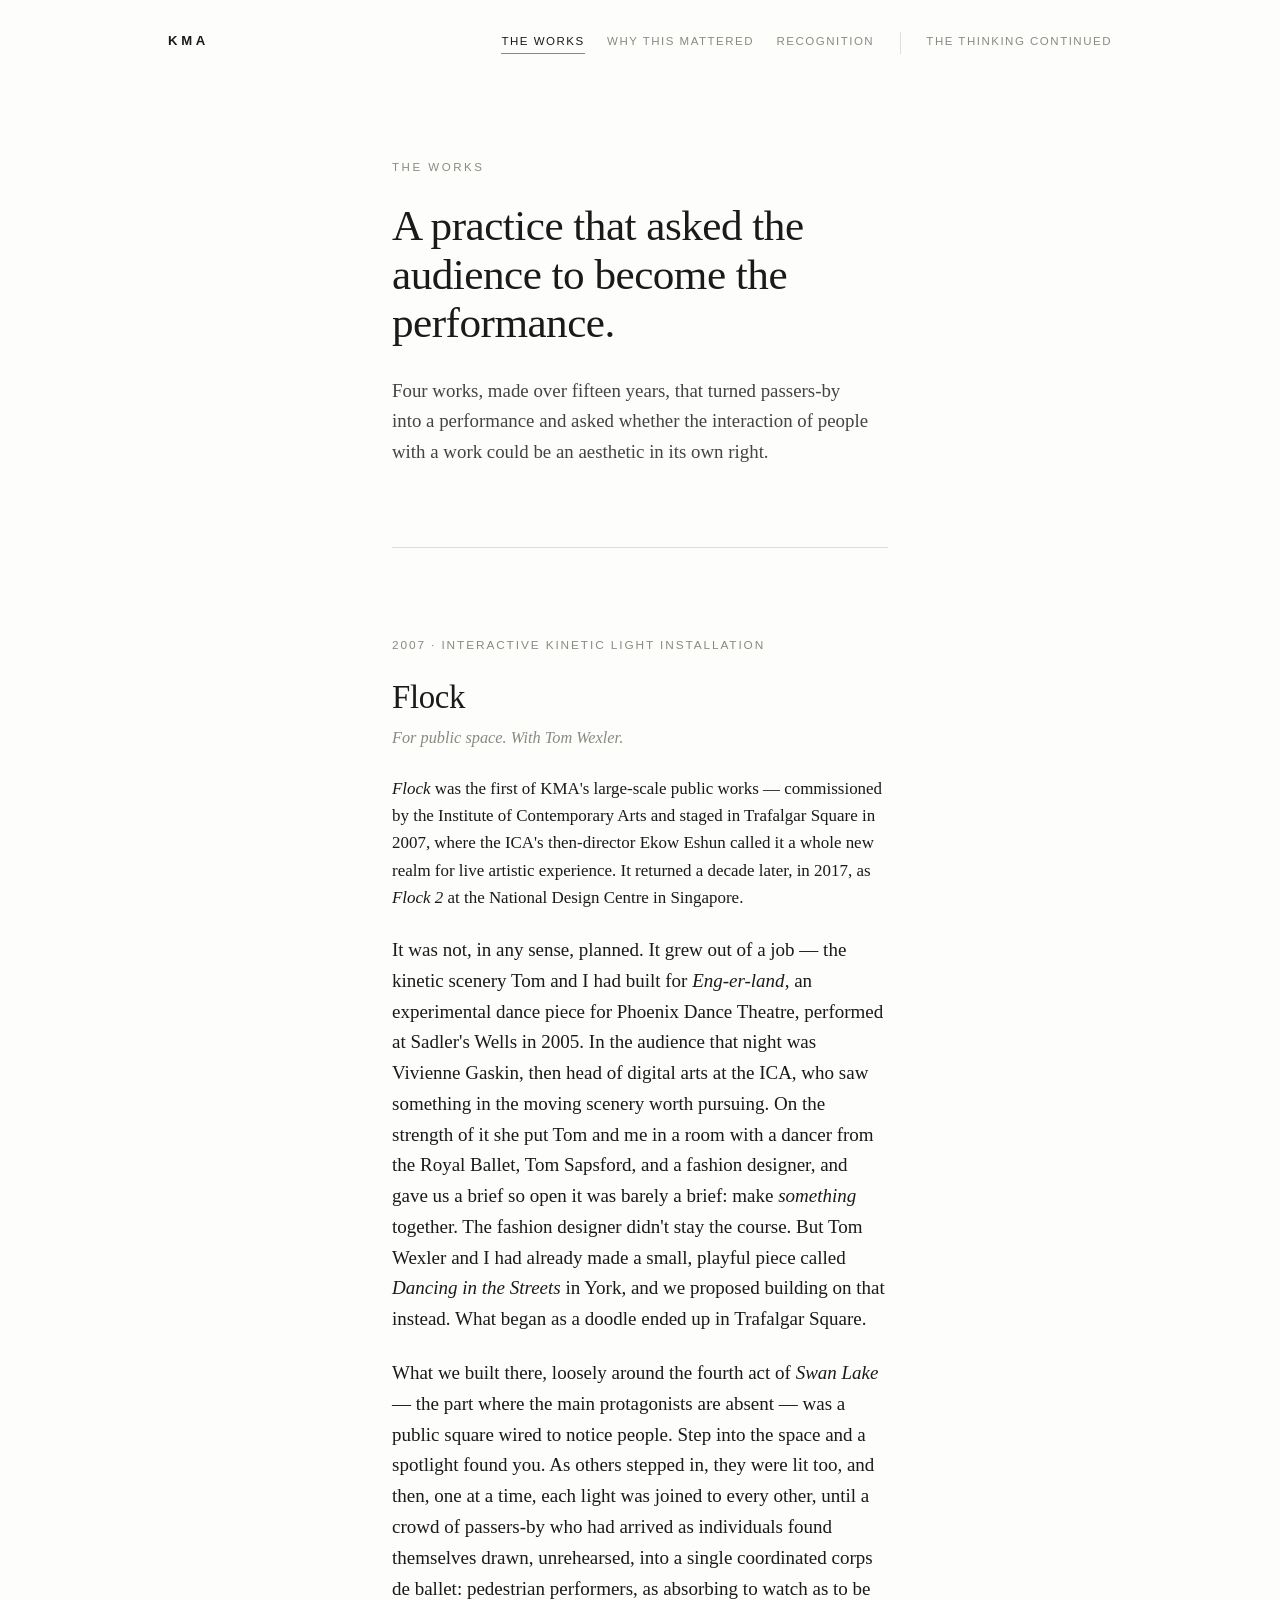
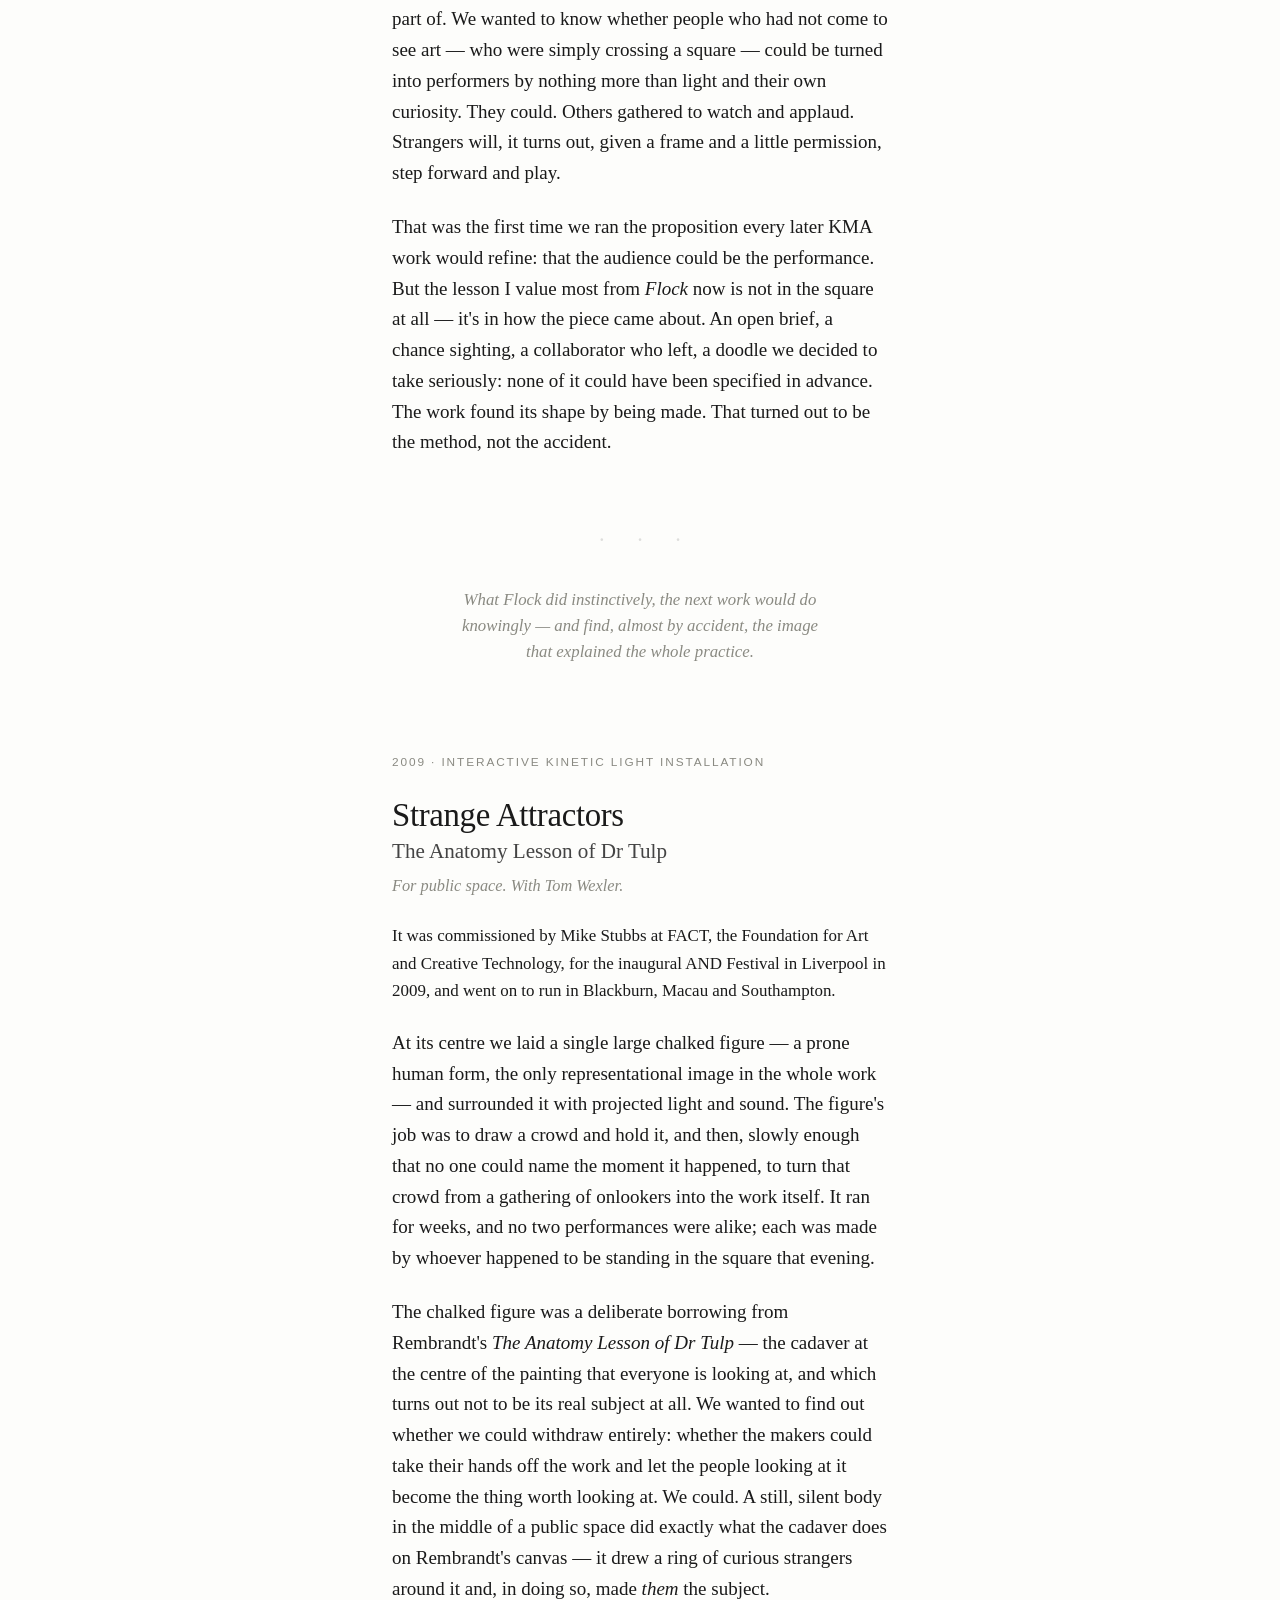
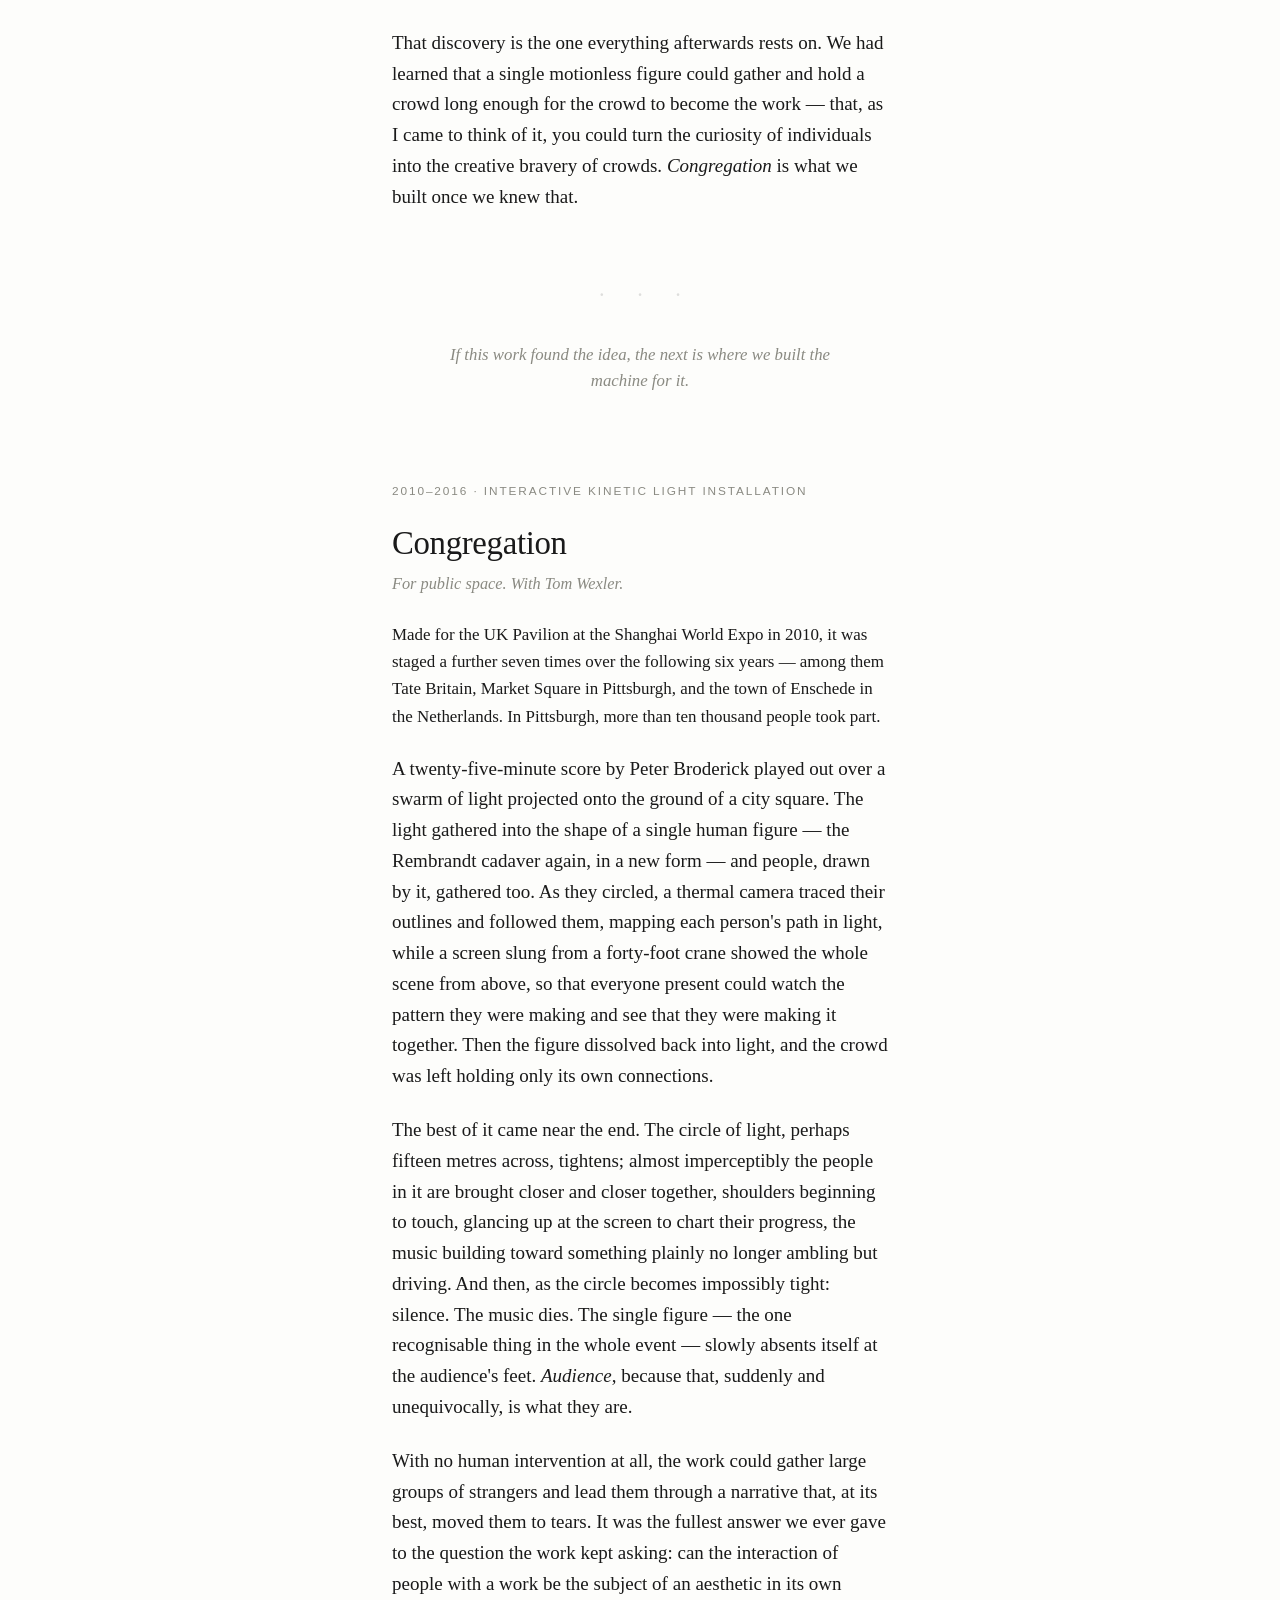
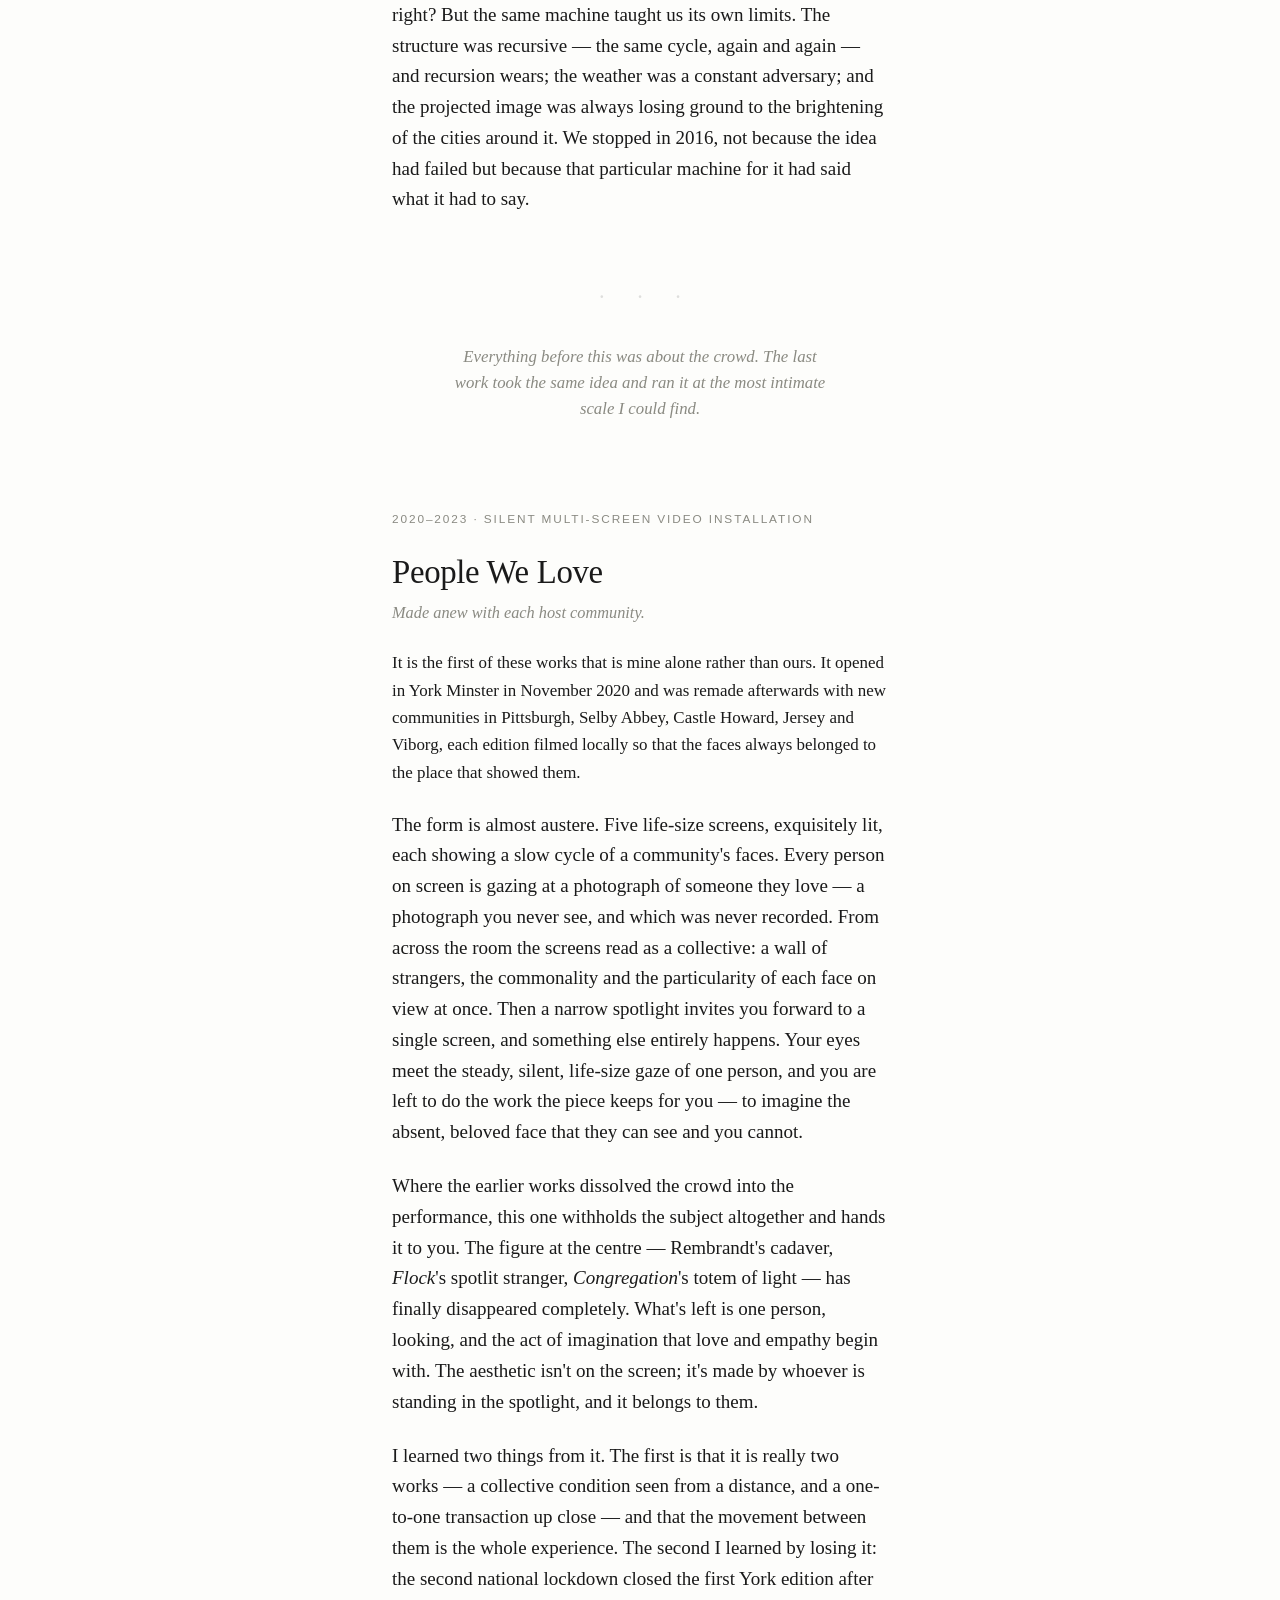
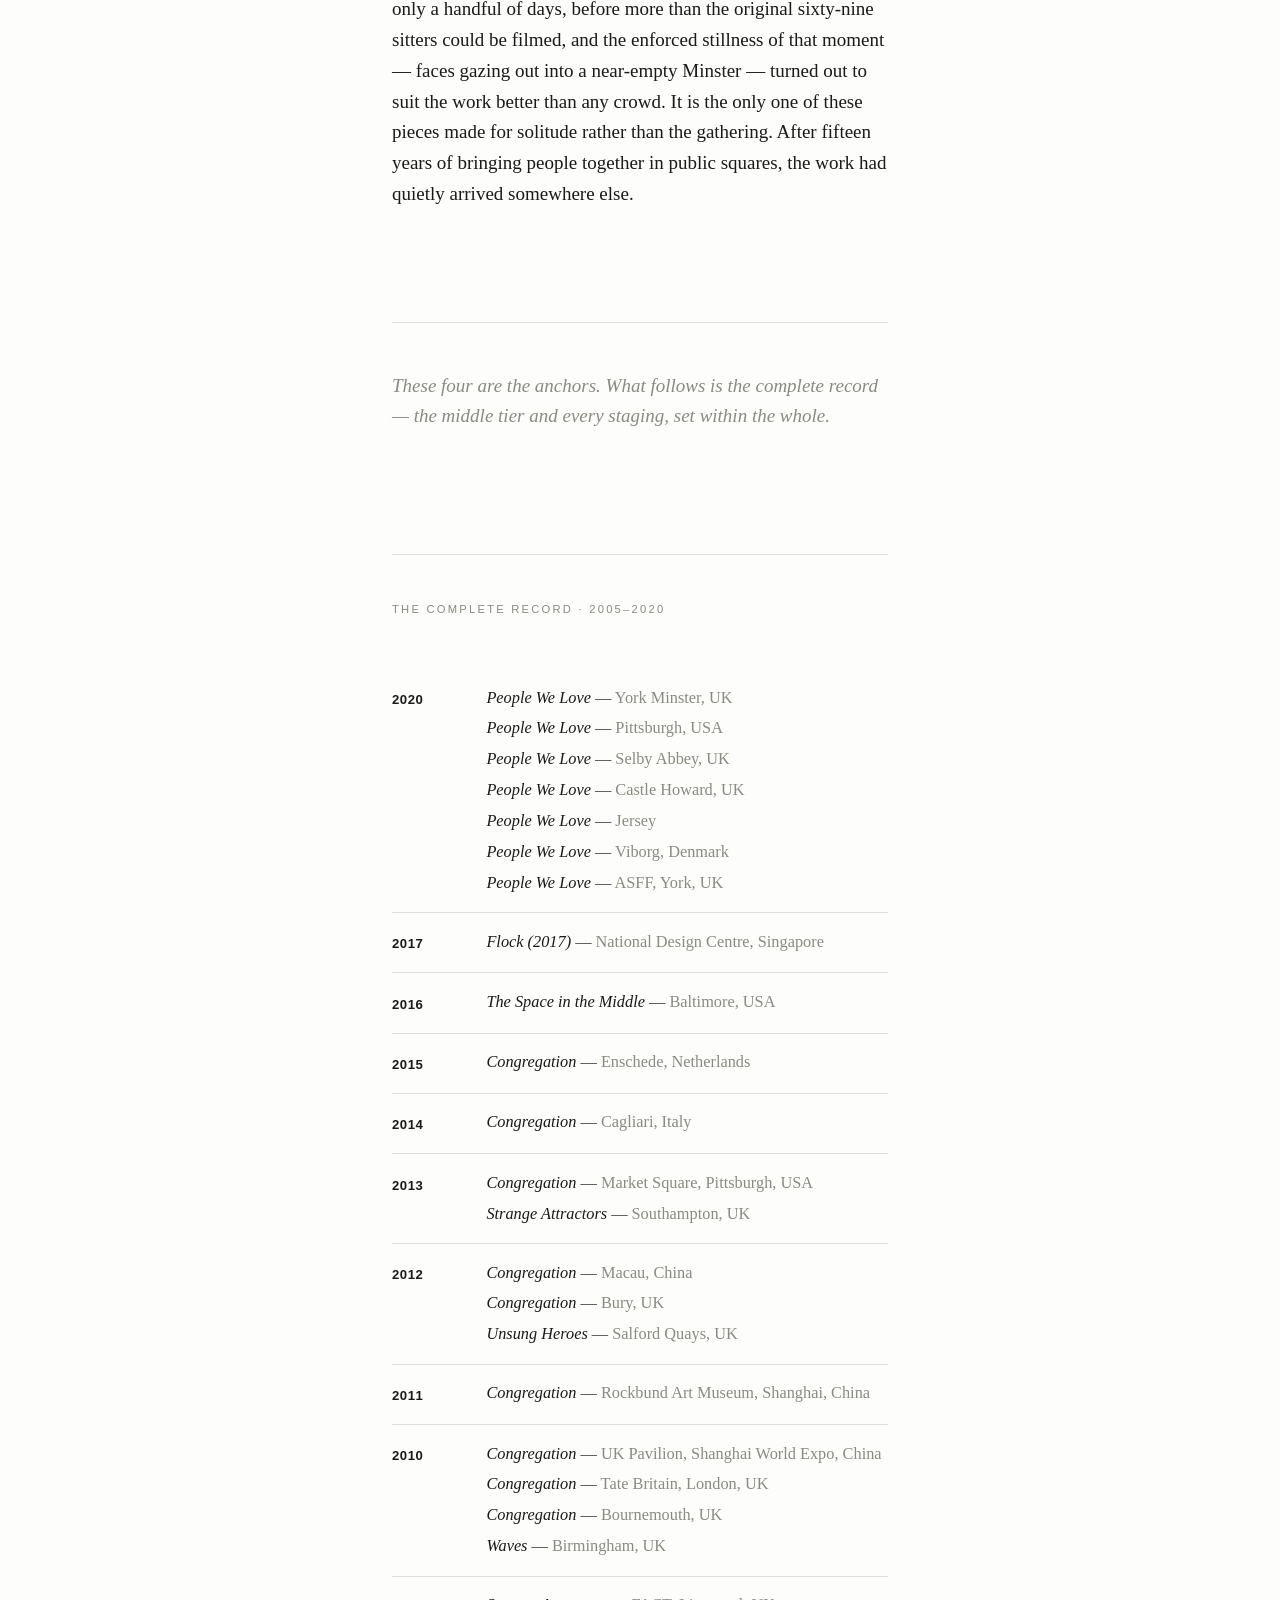
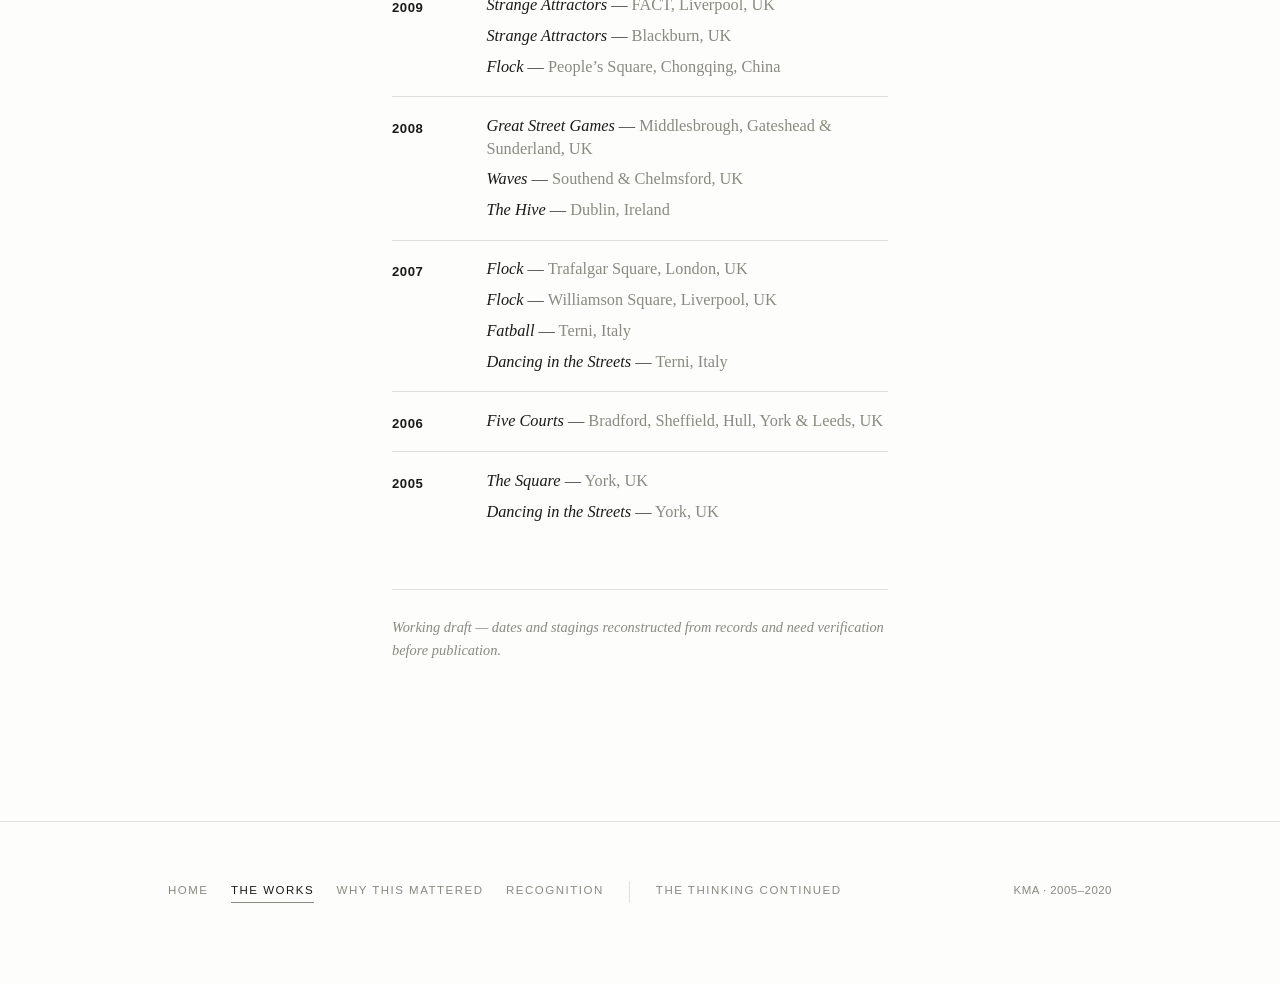
==== commit 38c0dc70: "Changes to The Complete Works" ====
--- a/works.html
+++ b/works.html
@@ -127,8 +127,7 @@
 <section class="coda">
   <div class="wrap">
     <hr class="coda-rule">
-    <p>These four are the anchors. The full record &mdash; the middle tier and the complete chronology &mdash; sits alongside them.</p>
-    <a href="#chronology">The complete chronology &rarr;</a>
+    <p>These four are the anchors. What follows is the complete record &mdash; the middle tier and every staging, set within the whole.</p>
   </div>
 </section>
 
@@ -136,8 +135,7 @@
 <section class="chronology" id="chronology">
   <div class="wrap">
     <div class="chronology-head">
-      <h2>The complete record</h2>
-      <p>Every KMA work, 2005&ndash;2020 &mdash; the four anchors above set within the whole.</p>
+      <p class="chronology-label">The complete record &middot; 2005&ndash;2020</p>
     </div>
 
     <div class="year-block">
--- a/style.css
+++ b/style.css
@@ -90,11 +90,10 @@
   border-top:1px solid var(--rule);
   padding-top:2.8rem;margin-bottom:3.2rem;
 }
-.chronology-head h2{
-  font-weight:400;font-size:1.5rem;letter-spacing:-0.008em;margin:0 0 0.6rem;
-}
-.chronology-head p{
-  font-size:1rem;color:var(--ink-faint);font-style:italic;margin:0;max-width:32rem;
+.chronology-label{
+  font-family:-apple-system,BlinkMacSystemFont,"Segoe UI",Helvetica,Arial,sans-serif;
+  font-size:0.7rem;letter-spacing:0.2em;text-transform:uppercase;
+  color:var(--ink-faint);font-weight:500;margin:0;
 }
 .year-block{
   display:grid;grid-template-columns:4.5rem 1fr;gap:1.4rem;
